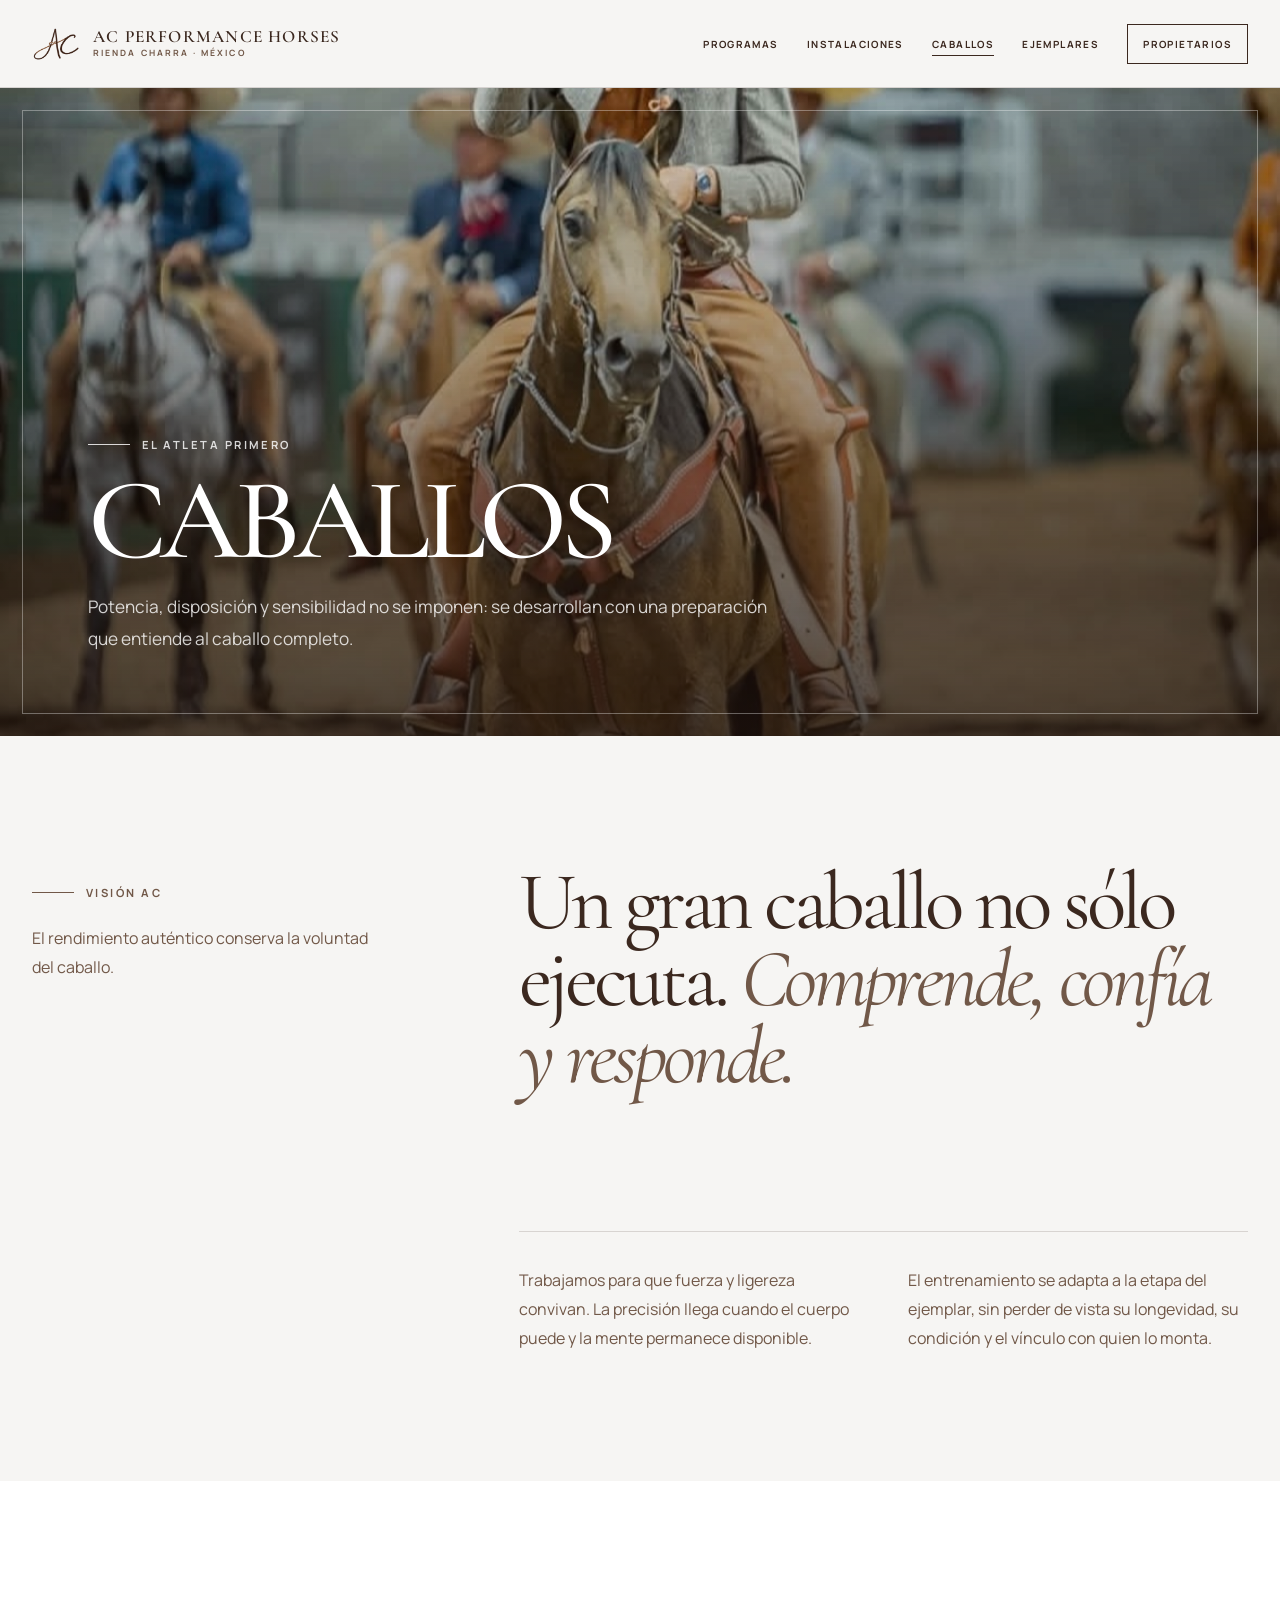
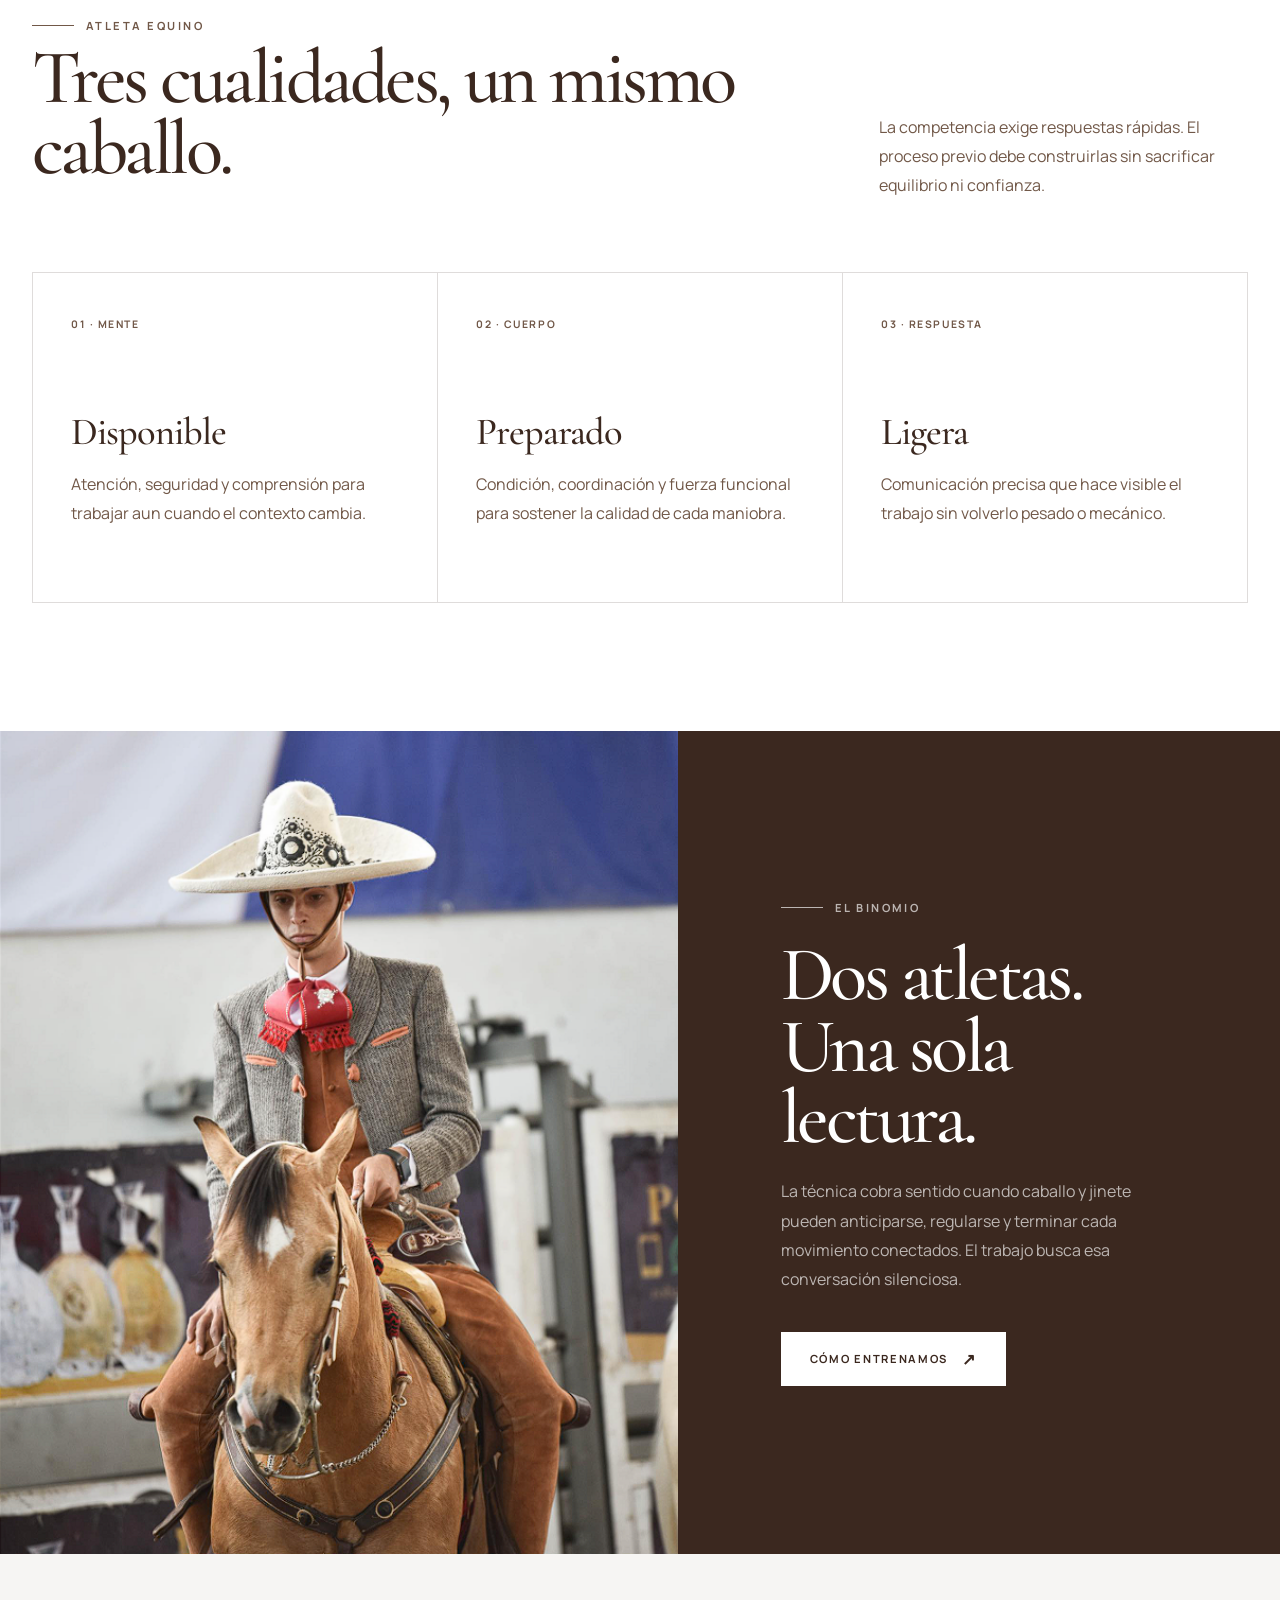
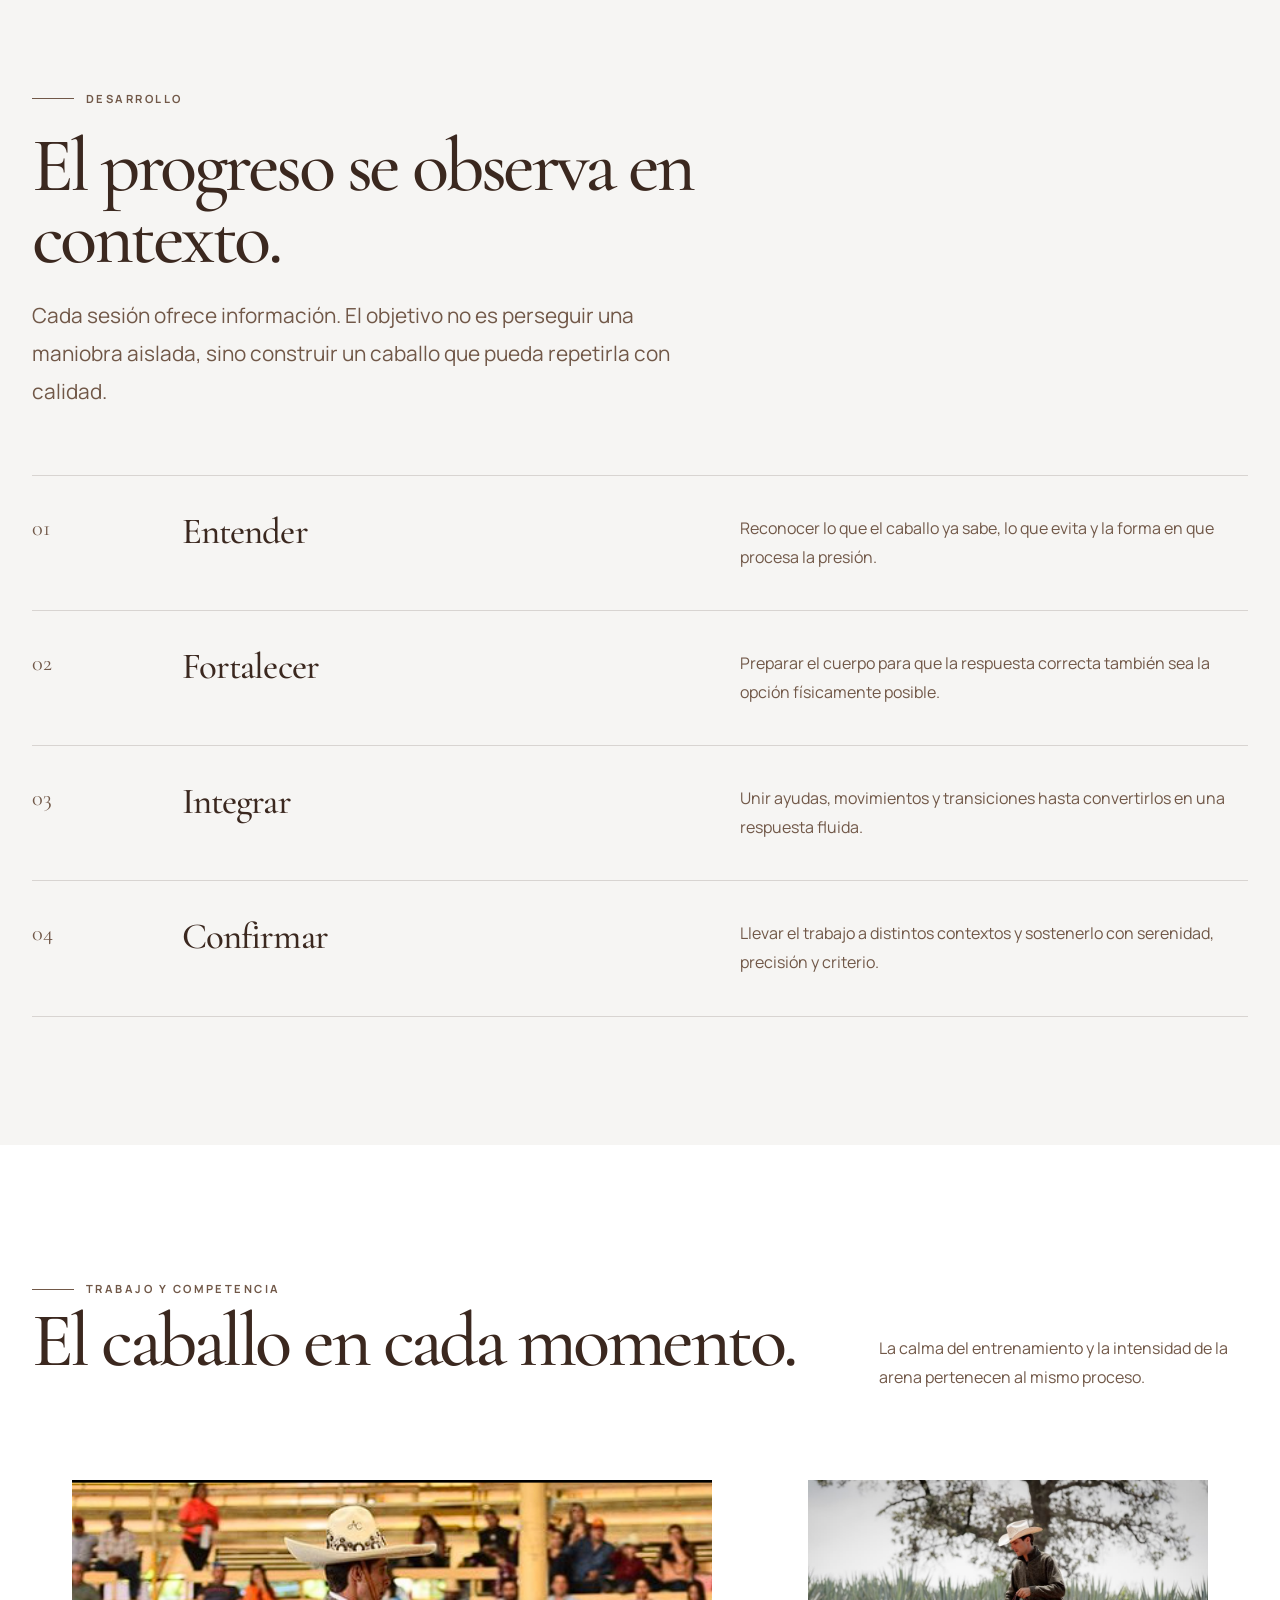
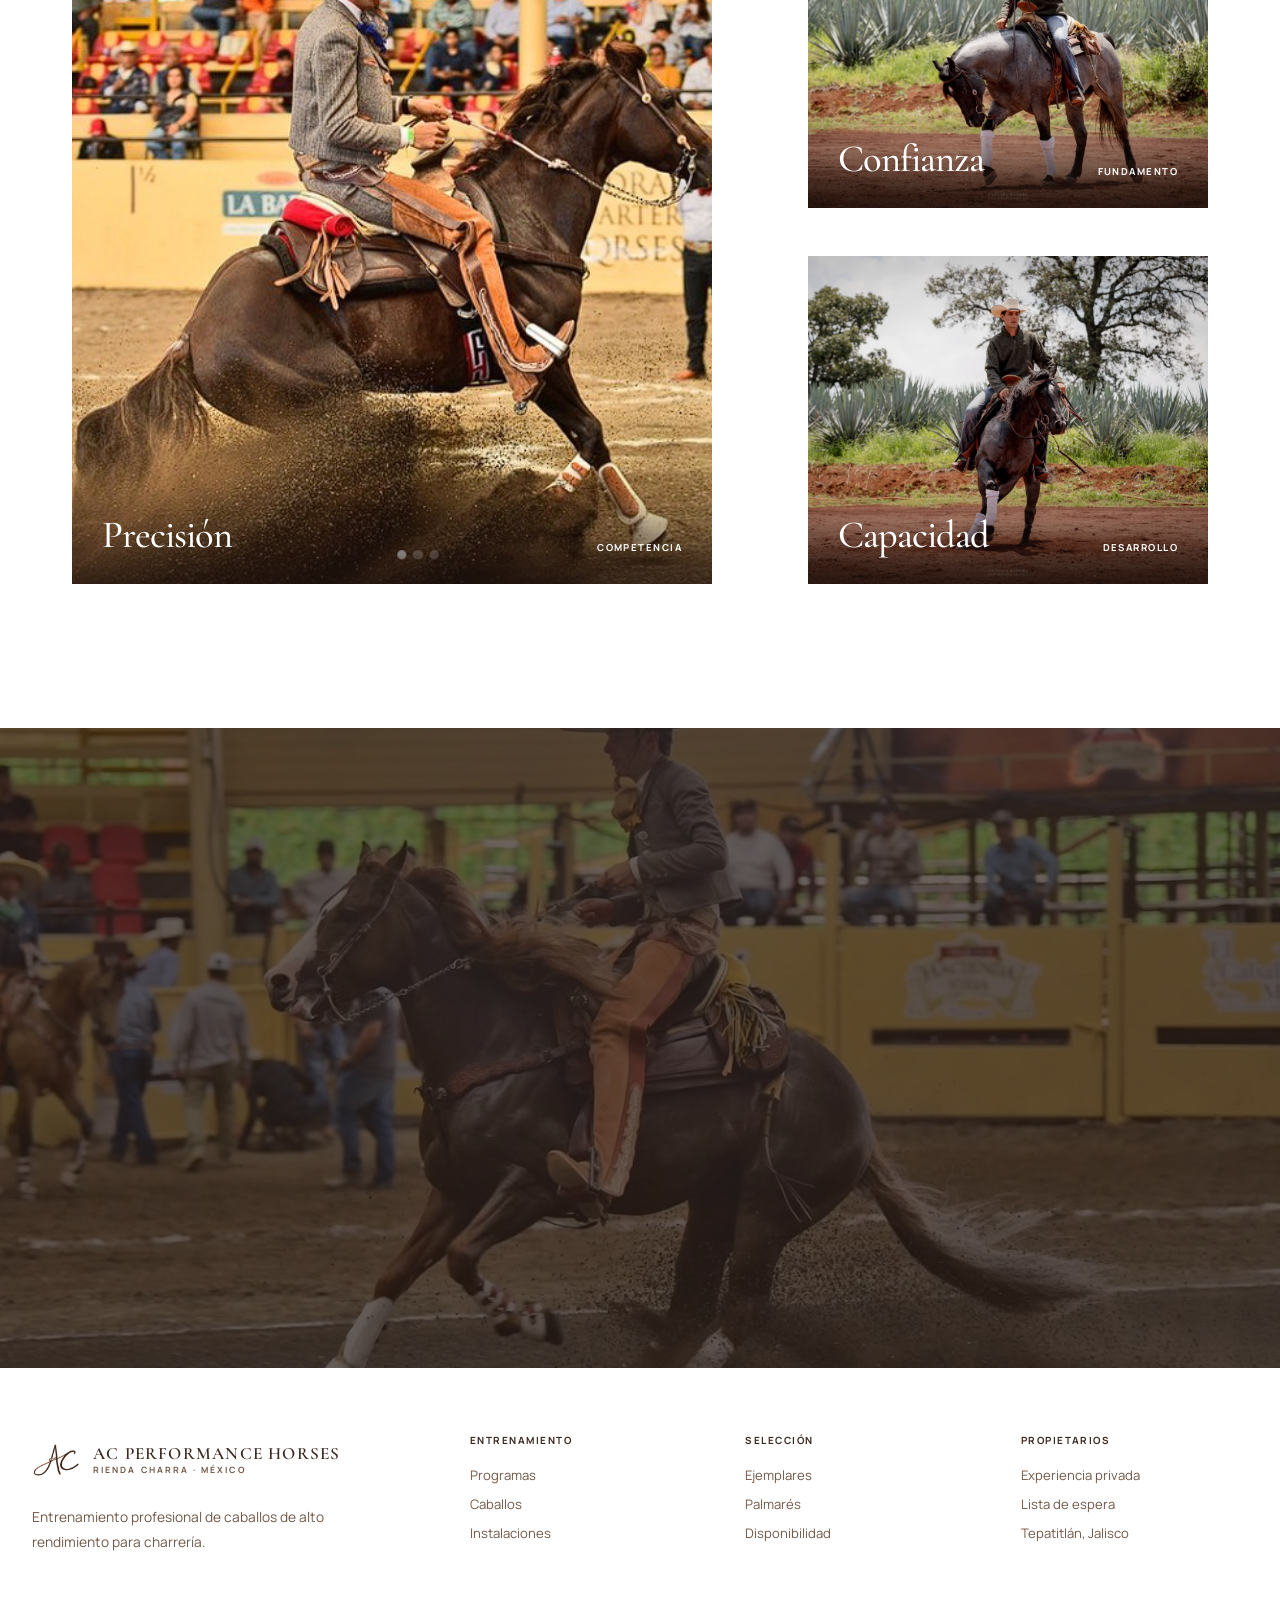
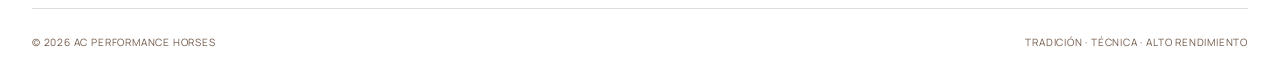
==== caballos.html @ 33ed796b "Crea experiencia multipagina y portal de propietarios" ====
<!DOCTYPE html>
<html lang="es-MX">
<head>
    <meta charset="UTF-8">
    <meta name="viewport" content="width=device-width, initial-scale=1.0">
    <meta name="description" content="La visión de AC Performance Horses sobre el desarrollo físico, mental y técnico del caballo de rienda charra.">
    <meta name="theme-color" content="#F6F5F3">
    <meta property="og:title" content="Caballos | AC Performance Horses">
    <meta property="og:description" content="Atletas equinos preparados con sensibilidad, condición y precisión para la charrería.">
    <meta property="og:image" content="https://acperformancehorses.com.mx/images/competition-portrait.png">
    <meta property="og:type" content="website">
    <meta property="og:locale" content="es_MX">
    <link rel="canonical" href="https://acperformancehorses.com.mx/caballos.html">
    <link rel="icon" type="image/png" href="images/favicon.png">
    <link rel="preconnect" href="https://fonts.googleapis.com">
    <link rel="preconnect" href="https://fonts.gstatic.com" crossorigin>
    <link href="https://fonts.googleapis.com/css2?family=Cormorant+Garamond:ital,wght@0,400;0,500;0,600;1,400&amp;family=Manrope:wght@400;500;600;700&amp;display=swap" rel="stylesheet">
    <link rel="stylesheet" href="styles.css?v=4">
    <title>Caballos | AC Performance Horses</title>
</head>
<body>
    <a class="skip-link" href="#contenido">Saltar al contenido</a>
    <header class="site-header" data-header><div class="container nav-shell">
        <a class="brand" href="index.html" aria-label="AC Performance Horses, inicio"><img class="brand-mark" src="images/ac-monogram.png" alt="" width="48" height="48"><span class="brand-copy"><span class="brand-name">AC PERFORMANCE HORSES</span><span class="brand-discipline">Rienda charra · México</span></span></a>
        <button class="menu-toggle" type="button" aria-label="Abrir menú" aria-controls="main-navigation" aria-expanded="false"><span></span><span></span></button>
        <nav class="desktop-nav" id="main-navigation" aria-label="Navegación principal"><a href="programas.html">Programas</a><a href="instalaciones.html">Instalaciones</a><a href="caballos.html" aria-current="page">Caballos</a><a href="ejemplares.html">Ejemplares</a><a class="owner-link" href="propietarios.html">Propietarios</a></nav>
    </div></header>

    <main id="contenido">
        <section class="page-hero" aria-labelledby="hero-title">
            <img class="hero-media" src="images/competition-portrait.png" alt="Charro montando un caballo preparado para competencia" fetchpriority="high">
            <div class="hero-shade"></div>
            <div class="page-hero-content"><p class="eyebrow">El atleta primero</p><h1 id="hero-title">Caballos</h1><p>Potencia, disposición y sensibilidad no se imponen: se desarrollan con una preparación que entiende al caballo completo.</p></div>
        </section>

        <section class="section section--ivory" aria-labelledby="filosofia-title">
            <div class="container manifesto-grid">
                <div class="manifesto-copy reveal"><p class="eyebrow">Visión AC</p><p>El rendimiento auténtico conserva la voluntad del caballo.</p></div>
                <blockquote class="display-quote reveal" id="filosofia-title">Un gran caballo no sólo ejecuta. <em>Comprende, confía y responde.</em></blockquote>
                <div class="manifesto-notes reveal"><p>Trabajamos para que fuerza y ligereza convivan. La precisión llega cuando el cuerpo puede y la mente permanece disponible.</p><p>El entrenamiento se adapta a la etapa del ejemplar, sin perder de vista su longevidad, su condición y el vínculo con quien lo monta.</p></div>
            </div>
        </section>

        <section class="section" aria-labelledby="pilares-title">
            <div class="container">
                <div class="section-heading section-heading--split reveal"><div><p class="eyebrow">Atleta equino</p><h2 id="pilares-title">Tres cualidades, un mismo caballo.</h2></div><p>La competencia exige respuestas rápidas. El proceso previo debe construirlas sin sacrificar equilibrio ni confianza.</p></div>
                <div class="principles-grid reveal">
                    <article class="principle"><small>01 · Mente</small><h3>Disponible</h3><p>Atención, seguridad y comprensión para trabajar aun cuando el contexto cambia.</p></article>
                    <article class="principle"><small>02 · Cuerpo</small><h3>Preparado</h3><p>Condición, coordinación y fuerza funcional para sostener la calidad de cada maniobra.</p></article>
                    <article class="principle"><small>03 · Respuesta</small><h3>Ligera</h3><p>Comunicación precisa que hace visible el trabajo sin volverlo pesado o mecánico.</p></article>
                </div>
            </div>
        </section>

        <section class="split-feature section--flush" aria-labelledby="binomio-title">
            <div class="split-visual reveal"><img src="images/acph_charro.png" alt="Charro trabajando en comunicación con su caballo" loading="lazy"></div>
            <div class="split-content split-content--ink reveal"><p class="eyebrow eyebrow--light">El binomio</p><h2 id="binomio-title">Dos atletas. Una sola lectura.</h2><p>La técnica cobra sentido cuando caballo y jinete pueden anticiparse, regularse y terminar cada movimiento conectados. El trabajo busca esa conversación silenciosa.</p><div class="actions"><a class="button button--light" href="programas.html">Cómo entrenamos</a></div></div>
        </section>

        <section class="section section--ivory" aria-labelledby="desarrollo-title">
            <div class="container">
                <div class="section-heading reveal"><p class="eyebrow">Desarrollo</p><h2 id="desarrollo-title">El progreso se observa en contexto.</h2><p class="lead">Cada sesión ofrece información. El objetivo no es perseguir una maniobra aislada, sino construir un caballo que pueda repetirla con calidad.</p></div>
                <div class="process-list reveal">
                    <article class="process-row"><h3>Entender</h3><p>Reconocer lo que el caballo ya sabe, lo que evita y la forma en que procesa la presión.</p></article>
                    <article class="process-row"><h3>Fortalecer</h3><p>Preparar el cuerpo para que la respuesta correcta también sea la opción físicamente posible.</p></article>
                    <article class="process-row"><h3>Integrar</h3><p>Unir ayudas, movimientos y transiciones hasta convertirlos en una respuesta fluida.</p></article>
                    <article class="process-row"><h3>Confirmar</h3><p>Llevar el trabajo a distintos contextos y sostenerlo con serenidad, precisión y criterio.</p></article>
                </div>
            </div>
        </section>

        <section class="section" aria-labelledby="momentos-title"><div class="container">
            <div class="section-heading section-heading--split reveal"><div><p class="eyebrow">Trabajo y competencia</p><h2 id="momentos-title">El caballo en cada momento.</h2></div><p>La calma del entrenamiento y la intensidad de la arena pertenecen al mismo proceso.</p></div>
            <div class="gallery-grid reveal">
                <figure class="gallery-item"><img src="images/acph_calando.png" alt="Caballo ejecutando una maniobra de cala" loading="lazy"><figcaption class="gallery-caption"><h3>Precisión</h3><span>Competencia</span></figcaption></figure>
                <figure class="gallery-item"><img src="images/training-field-calm.png" alt="Caballo en una sesión tranquila de entrenamiento" loading="lazy"><figcaption class="gallery-caption"><h3>Confianza</h3><span>Fundamento</span></figcaption></figure>
                <figure class="gallery-item"><img src="images/training-field-action.png" alt="Caballo trabajando una transición dinámica" loading="lazy"><figcaption class="gallery-caption"><h3>Capacidad</h3><span>Desarrollo</span></figcaption></figure>
            </div>
        </div></section>

        <section class="closing" aria-labelledby="cierre-title"><img class="closing-media" src="images/competition-cala.png" alt="Caballo palomino en una cala de competencia" loading="lazy"><div class="closing-content reveal"><p class="eyebrow eyebrow--light eyebrow--center">Selección AC</p><h2 id="cierre-title">Conoce a los ejemplares.</h2><p>Explora perfiles, características, etapa de preparación y futura disponibilidad.</p><div class="actions"><a class="button button--light" href="ejemplares.html">Ver ejemplares</a><a class="button button--ghost" href="propietarios.html">Experiencia propietarios</a></div></div></section>
    </main>

    <footer class="site-footer"><div class="container"><div class="footer-top">
        <div class="footer-brand"><a class="brand" href="index.html"><img class="brand-mark" src="images/ac-monogram.png" alt="" width="48" height="48"><span class="brand-copy"><span class="brand-name">AC PERFORMANCE HORSES</span><span class="brand-discipline">Rienda charra · México</span></span></a><p>Entrenamiento profesional de caballos de alto rendimiento para charrería.</p></div>
        <div class="footer-column"><h3>Entrenamiento</h3><a href="programas.html">Programas</a><a href="caballos.html">Caballos</a><a href="instalaciones.html">Instalaciones</a></div>
        <div class="footer-column"><h3>Selección</h3><a href="ejemplares.html">Ejemplares</a><a href="ejemplares.html#palmares">Palmarés</a><a href="ejemplares.html#disponibilidad">Disponibilidad</a></div>
        <div class="footer-column"><h3>Propietarios</h3><a href="propietarios.html">Experiencia privada</a><a href="propietarios.html#lista-espera">Lista de espera</a><span>Tepatitlán, Jalisco</span></div>
    </div><div class="footer-bottom"><span>© <span data-year></span> AC Performance Horses</span><span>Tradición · Técnica · Alto rendimiento</span></div></div></footer>
    <script src="site.js?v=3"></script>
</body>
</html>
---- styles.css ----
:root {
    --ink: #3B281F;
    --brown: #715848;
    --sand: #B1A8A3;
    --ivory: #F6F5F3;
    --white: #FFFFFF;
    --muted: #7D716B;
    --line: rgba(59, 40, 31, 0.16);
    --line-light: rgba(255, 255, 255, 0.2);
    --serif: "Cormorant Garamond", Georgia, serif;
    --sans: "Manrope", -apple-system, BlinkMacSystemFont, "Segoe UI", sans-serif;
    --ease: cubic-bezier(0.22, 1, 0.36, 1);
}

*, *::before, *::after { box-sizing: border-box; }
html { scroll-behavior: smooth; scroll-padding-top: 88px; }
body {
    margin: 0;
    background: var(--white);
    color: var(--ink);
    font-family: var(--sans);
    -webkit-font-smoothing: antialiased;
    overflow-x: hidden;
}
body.menu-open { overflow: hidden; }
img { display: block; max-width: 100%; }
.object-left { object-position: 20% center !important; }
a { color: inherit; text-decoration: none; }
button, input, select, textarea { font: inherit; }
button { color: inherit; }
::selection { background: var(--brown); color: var(--white); }

.skip-link {
    position: fixed;
    top: 12px;
    left: 12px;
    z-index: 4000;
    padding: 12px 18px;
    background: var(--ink);
    color: var(--white);
    transform: translateY(-160%);
    transition: transform 0.2s ease;
}
.skip-link:focus { transform: translateY(0); }

.container { width: min(1240px, calc(100% - 64px)); margin-inline: auto; }
.container--narrow { width: min(920px, calc(100% - 64px)); margin-inline: auto; }
.section { padding: 128px 0; }
.section--ivory { background: var(--ivory); }
.section--ink { background: var(--ink); color: var(--white); }
.section--flush { padding: 0; }
.section-rule { border-top: 1px solid var(--line); }

h1, h2, h3, p { margin-top: 0; }
h1, h2, h3 { font-family: var(--serif); font-weight: 500; }
h1 { font-size: clamp(4.4rem, 10vw, 10rem); letter-spacing: -0.058em; line-height: 0.78; }
h2 { margin-bottom: 24px; font-size: clamp(3rem, 6vw, 5.8rem); letter-spacing: -0.046em; line-height: 0.93; }
h3 { font-size: clamp(1.9rem, 3vw, 3rem); letter-spacing: -0.025em; line-height: 1; }
p { color: var(--brown); font-size: 1rem; line-height: 1.82; }
.section--ink p { color: rgba(255,255,255,0.66); }
.lead { max-width: 690px; font-size: clamp(1.08rem, 2vw, 1.3rem); }
.eyebrow {
    display: inline-flex;
    align-items: center;
    gap: 12px;
    margin: 0 0 24px;
    color: var(--brown);
    font-size: 0.7rem;
    font-weight: 700;
    letter-spacing: 0.22em;
    line-height: 1.4;
    text-transform: uppercase;
}
.eyebrow::before { content: ""; width: 42px; height: 1px; background: currentColor; }
.eyebrow--light { color: rgba(255,255,255,0.78); }
.eyebrow--center { justify-content: center; }
.section-heading { max-width: 900px; margin-bottom: 64px; }
.section-heading--split { max-width: none; display: grid; grid-template-columns: 1.35fr 0.65fr; gap: 80px; align-items: end; }
.section-heading--split p { margin-bottom: 8px; }
.section-heading--center { margin-inline: auto; text-align: center; }
.display-quote {
    margin: 0;
    font-family: var(--serif);
    font-size: clamp(3rem, 6.4vw, 6.5rem);
    font-weight: 400;
    letter-spacing: -0.05em;
    line-height: 0.94;
}
.display-quote em { color: var(--brown); font-weight: 400; }

.button {
    min-height: 54px;
    display: inline-flex;
    align-items: center;
    justify-content: center;
    gap: 14px;
    padding: 0 28px;
    border: 1px solid var(--ink);
    background: var(--ink);
    color: var(--white);
    font-size: 0.7rem;
    font-weight: 700;
    letter-spacing: 0.15em;
    text-transform: uppercase;
    cursor: pointer;
    transition: background 0.35s var(--ease), border-color 0.35s var(--ease), color 0.35s var(--ease), transform 0.35s var(--ease);
}
.button::after { content: "↗"; font-size: 1rem; line-height: 1; }
.button:hover, .button:focus-visible { background: var(--brown); border-color: var(--brown); transform: translateY(-2px); }
.button--light { background: var(--white); border-color: var(--white); color: var(--ink); }
.button--light:hover, .button--light:focus-visible { background: var(--ivory); border-color: var(--ivory); }
.button--outline { background: transparent; color: var(--ink); }
.button--outline:hover, .button--outline:focus-visible { color: var(--white); }
.button--ghost { border-color: rgba(255,255,255,0.55); background: rgba(255,255,255,0.06); color: var(--white); backdrop-filter: blur(8px); }
.button--ghost:hover, .button--ghost:focus-visible { background: var(--white); border-color: var(--white); color: var(--ink); }
.button[disabled] { cursor: not-allowed; opacity: 0.7; transform: none; }
.text-link { display: inline-flex; align-items: center; gap: 12px; padding-bottom: 6px; border-bottom: 1px solid currentColor; color: var(--ink); font-size: 0.66rem; font-weight: 700; letter-spacing: 0.14em; text-transform: uppercase; }
.text-link::after { content: "→"; transition: transform 0.3s ease; }
.text-link:hover::after { transform: translateX(5px); }
.text-link--light { color: var(--white); }
.actions { display: flex; flex-wrap: wrap; gap: 12px; }

.site-header {
    position: fixed;
    inset: 0 0 auto;
    z-index: 2000;
    height: 88px;
    background: rgba(246,245,243,0.96);
    border-bottom: 1px solid var(--line);
    backdrop-filter: blur(18px);
    transition: height 0.35s var(--ease), box-shadow 0.35s var(--ease);
}
.site-header.is-scrolled { height: 74px; box-shadow: 0 14px 32px rgba(59,40,31,0.08); }
.site-header.menu-active { height: 100svh; background: var(--ivory); }
.site-header.menu-active .nav-shell { height: 88px; }
.nav-shell { height: 100%; display: flex; align-items: center; justify-content: space-between; gap: 34px; }
.brand { display: inline-flex; align-items: center; gap: 13px; position: relative; z-index: 2; }
.brand-mark { width: 48px; height: 48px; object-fit: contain; }
.brand-copy { display: grid; gap: 2px; }
.brand-name { font-family: var(--serif); font-size: 1.08rem; font-weight: 600; letter-spacing: 0.07em; line-height: 1; }
.brand-discipline { color: var(--brown); font-size: 0.54rem; font-weight: 700; letter-spacing: 0.24em; text-transform: uppercase; }
.desktop-nav { display: flex; align-items: center; gap: clamp(17px, 2.2vw, 34px); }
.desktop-nav a { position: relative; padding: 12px 0; font-size: 0.62rem; font-weight: 700; letter-spacing: 0.14em; text-transform: uppercase; }
.desktop-nav a::after { content: ""; position: absolute; right: 0; bottom: 7px; left: 0; height: 1px; background: var(--ink); transform: scaleX(0); transform-origin: right; transition: transform 0.35s var(--ease); }
.desktop-nav a:hover::after, .desktop-nav a:focus-visible::after, .desktop-nav a[aria-current="page"]::after { transform: scaleX(1); transform-origin: left; }
.desktop-nav .owner-link { padding: 12px 15px; border: 1px solid var(--ink); }
.desktop-nav .owner-link::after { display: none; }
.desktop-nav .owner-link:hover, .desktop-nav .owner-link[aria-current="page"] { background: var(--ink); color: var(--white); }
.menu-toggle { display: none; width: 48px; height: 48px; border: 0; background: transparent; cursor: pointer; position: relative; z-index: 2; }
.menu-toggle span { position: absolute; left: 11px; width: 26px; height: 1px; background: var(--ink); transition: transform 0.3s ease, top 0.3s ease; }
.menu-toggle span:first-child { top: 19px; }
.menu-toggle span:last-child { top: 28px; }
.menu-toggle[aria-expanded="true"] span:first-child { top: 24px; transform: rotate(45deg); }
.menu-toggle[aria-expanded="true"] span:last-child { top: 24px; transform: rotate(-45deg); }

.home-hero {
    position: relative;
    min-height: calc(100svh - 88px);
    margin-top: 88px;
    display: grid;
    place-items: center;
    overflow: hidden;
    isolation: isolate;
    background: var(--ink);
}
.hero-media, .hero-shade { position: absolute; inset: 0; }
.hero-media { width: 100%; height: 100%; object-fit: cover; object-position: 53% center; z-index: -3; animation: heroIn 1.8s var(--ease) both; }
.hero-shade { z-index: -2; background: linear-gradient(180deg, rgba(31,18,13,0.33), rgba(31,18,13,0.36) 45%, rgba(31,18,13,0.72)); }
.home-hero::after, .page-hero::after { content: ""; position: absolute; inset: 22px; z-index: -1; border: 1px solid rgba(255,255,255,0.34); pointer-events: none; }
.home-hero-content { width: min(1160px, calc(100% - 64px)); padding: 72px 24px 112px; color: var(--white); text-align: center; }
.home-hero .eyebrow { justify-content: center; color: rgba(255,255,255,0.86); opacity: 0; animation: riseIn 0.9s 0.35s var(--ease) forwards; }
.home-hero-title { max-width: 1080px; margin: 0 auto 28px; color: var(--white); text-transform: uppercase; text-wrap: balance; opacity: 0; animation: riseIn 1s 0.5s var(--ease) forwards; }
.home-hero-copy { max-width: 650px; margin: 0 auto 38px; color: rgba(255,255,255,0.84); font-size: clamp(0.96rem,1.5vw,1.15rem); text-wrap: balance; opacity: 0; animation: riseIn 1s 0.65s var(--ease) forwards; }
.home-hero .actions { justify-content: center; opacity: 0; animation: riseIn 1s 0.8s var(--ease) forwards; }
.hero-location { position: absolute; right: 42px; bottom: 42px; display: flex; align-items: center; gap: 12px; color: rgba(255,255,255,0.72); font-size: 0.58rem; font-weight: 700; letter-spacing: 0.2em; text-transform: uppercase; writing-mode: vertical-rl; }
.hero-location::after { content: ""; width: 1px; height: 62px; background: rgba(255,255,255,0.5); }

.page-hero {
    position: relative;
    min-height: 72svh;
    margin-top: 88px;
    display: flex;
    align-items: end;
    overflow: hidden;
    isolation: isolate;
    background: var(--ink);
    color: var(--white);
}
.page-hero .hero-media { object-position: center; }
.page-hero .hero-shade { background: linear-gradient(180deg, rgba(31,18,13,0.12), rgba(31,18,13,0.76)); }
.page-hero-content { width: min(1240px, calc(100% - 64px)); margin: 0 auto; padding: 120px 56px 82px; }
.page-hero h1 { max-width: 1050px; margin: 0 0 25px; color: var(--white); font-size: clamp(4.4rem, 9vw, 8.7rem); text-transform: uppercase; }
.page-hero p:not(.eyebrow) { max-width: 680px; margin: 0; color: rgba(255,255,255,0.8); font-size: 1.08rem; }
.page-hero .eyebrow { color: rgba(255,255,255,0.82); }
.page-hero--solid { min-height: 62svh; background: var(--ink); }
.page-hero--solid::before { content: "AC"; position: absolute; top: 48%; right: 4vw; color: rgba(255,255,255,0.04); font-family: var(--serif); font-size: min(33vw, 460px); line-height: 0.6; transform: translateY(-50%); }

.quick-links { display: grid; grid-template-columns: repeat(5, 1fr); border-top: 1px solid var(--line); border-left: 1px solid var(--line); }
.quick-card { min-height: 260px; display: flex; flex-direction: column; justify-content: space-between; padding: 30px; border-right: 1px solid var(--line); border-bottom: 1px solid var(--line); transition: background 0.35s var(--ease), color 0.35s var(--ease); }
.quick-card:hover { background: var(--ink); color: var(--white); }
.quick-number { color: var(--brown); font-family: var(--serif); font-size: 1.1rem; }
.quick-card:hover .quick-number, .quick-card:hover p { color: rgba(255,255,255,0.62); }
.quick-card h2 { margin: 0; font-size: clamp(2rem,3vw,3.1rem); }
.quick-card p { margin: 12px 0 0; font-size: 0.82rem; line-height: 1.6; }
.quick-arrow { align-self: end; font-size: 1.3rem; }

.manifesto-grid { display: grid; grid-template-columns: 0.74fr 1.5fr; gap: clamp(56px,10vw,150px); align-items: start; }
.manifesto-copy { padding-top: 12px; }
.manifesto-notes { grid-column: 2; display: grid; grid-template-columns: repeat(2, 1fr); gap: 28px 48px; margin-top: 8px; padding-top: 34px; border-top: 1px solid var(--line); }
.manifesto-notes p { margin: 0; }

.split-feature { display: grid; grid-template-columns: 1.06fr 0.94fr; min-height: 720px; }
.split-feature--reverse { grid-template-columns: 0.94fr 1.06fr; }
.split-visual { min-height: 600px; overflow: hidden; }
.split-visual img { width: 100%; height: 100%; object-fit: cover; }
.split-content { display: flex; flex-direction: column; justify-content: center; padding: clamp(62px,8vw,120px); background: var(--ivory); }
.split-content--ink { background: var(--ink); color: var(--white); }
.split-content--ink h2 { color: var(--white); }
.split-content--ink p { color: rgba(255,255,255,0.66); }
.split-content .actions { margin-top: 22px; }

.proof-strip { background: var(--ink); color: var(--white); }
.proof-grid { display: grid; grid-template-columns: 1.3fr repeat(3, 1fr); }
.proof-intro, .proof-item { min-height: 220px; padding: 40px; border-right: 1px solid var(--line-light); }
.proof-item:last-child { border-right: 0; }
.proof-intro { display: flex; flex-direction: column; justify-content: space-between; }
.proof-intro p { color: rgba(255,255,255,0.62); }
.proof-item { display: flex; flex-direction: column; justify-content: end; }
.proof-item strong { margin-bottom: 8px; font-family: var(--serif); font-size: 2.2rem; font-weight: 500; }
.proof-item span { color: rgba(255,255,255,0.56); font-size: 0.68rem; letter-spacing: 0.12em; text-transform: uppercase; }

.discipline-band { overflow: hidden; padding: 22px 0; background: var(--ink); color: var(--ivory); border-block: 1px solid rgba(255,255,255,0.12); }
.discipline-track { display: flex; width: max-content; animation: marquee 30s linear infinite; }
.discipline-track span { padding-right: 34px; font-family: var(--serif); font-size: 1.4rem; font-style: italic; letter-spacing: 0.08em; white-space: nowrap; }
.discipline-track span::after { content: "✦"; margin-left: 34px; color: var(--sand); font-style: normal; }

.program-stack { border-top: 1px solid var(--line); }
.program-row { display: grid; grid-template-columns: 80px minmax(260px,0.82fr) minmax(320px,1.1fr) minmax(260px,0.88fr); gap: clamp(22px,4vw,60px); align-items: center; min-height: 300px; padding: 34px 0; border-bottom: 1px solid var(--line); }
.program-index { align-self: start; padding-top: 8px; color: var(--brown); font-family: var(--serif); font-size: 1.3rem; }
.program-row img { width: 100%; height: 230px; object-fit: cover; filter: saturate(0.9); }
.program-row h2 { margin: 0; font-size: clamp(2.4rem,4vw,4.2rem); }
.program-row p { margin-bottom: 14px; font-size: 0.93rem; }

.method-grid { display: grid; grid-template-columns: repeat(3,1fr); border-top: 1px solid var(--line-light); border-bottom: 1px solid var(--line-light); }
.method-card { min-height: 330px; padding: 40px 36px; border-right: 1px solid var(--line-light); }
.method-card:last-child { border-right: 0; }
.method-icon { width: 58px; height: 58px; display: grid; place-items: center; margin-bottom: 72px; border: 1px solid rgba(255,255,255,0.36); border-radius: 50%; font-family: var(--serif); font-size: 1.3rem; font-style: italic; }
.method-card h3 { margin-bottom: 14px; color: var(--white); font-size: 2rem; }
.method-card p { margin: 0; font-size: 0.9rem; }

.process-list { counter-reset: process; border-top: 1px solid var(--line); }
.process-row { counter-increment: process; display: grid; grid-template-columns: 100px 1fr 1fr; gap: 50px; align-items: start; padding: 38px 0; border-bottom: 1px solid var(--line); }
.process-row::before { content: "0" counter(process); color: var(--brown); font-family: var(--serif); font-size: 1.4rem; }
.process-row h3 { margin: 0; font-size: 2.3rem; }
.process-row p { margin: 0; }

.gallery-grid { display: grid; grid-template-columns: 1.2fr 0.8fr; grid-template-rows: repeat(2, 360px); gap: 16px; }
.gallery-item { position: relative; overflow: hidden; background: var(--ivory); }
.gallery-item:first-child { grid-row: 1 / 3; }
.gallery-item img { width: 100%; height: 100%; object-fit: cover; transition: transform 0.8s var(--ease), filter 0.8s ease; }
.gallery-item:hover img { transform: scale(1.035); filter: saturate(0.82); }
.gallery-caption { position: absolute; inset: auto 0 0; display: flex; justify-content: space-between; align-items: end; gap: 24px; padding: 30px; color: var(--white); background: linear-gradient(transparent, rgba(31,18,13,0.8)); }
.gallery-caption h3 { margin: 0; color: var(--white); }
.gallery-caption span { font-size: 0.6rem; font-weight: 700; letter-spacing: 0.15em; text-transform: uppercase; }

.feature-list { margin: 34px 0 0; padding: 0; list-style: none; border-top: 1px solid var(--line); }
.feature-list li { display: flex; justify-content: space-between; gap: 24px; padding: 18px 0; border-bottom: 1px solid var(--line); color: var(--brown); font-size: 0.7rem; font-weight: 700; letter-spacing: 0.12em; text-transform: uppercase; }
.feature-list li span { color: var(--ink); font-family: var(--serif); font-size: 1.05rem; font-style: italic; font-weight: 500; letter-spacing: 0; text-transform: none; }

.principles-grid { display: grid; grid-template-columns: repeat(3,1fr); border-top: 1px solid var(--line); border-left: 1px solid var(--line); }
.principle { min-height: 330px; padding: 38px; border-right: 1px solid var(--line); border-bottom: 1px solid var(--line); }
.principle small { color: var(--brown); font-size: 0.65rem; font-weight: 700; letter-spacing: 0.15em; text-transform: uppercase; }
.principle h3 { margin: 80px 0 18px; }
.principle p { margin: 0; }

.demo-notice { display: flex; justify-content: space-between; align-items: center; gap: 30px; margin-bottom: 54px; padding: 20px 24px; border: 1px solid var(--line); background: var(--ivory); }
.demo-notice strong { font-size: 0.7rem; letter-spacing: 0.14em; text-transform: uppercase; }
.demo-notice span { color: var(--brown); font-size: 0.82rem; }

.honors-grid { display: grid; grid-template-columns: 1.25fr repeat(3,1fr); border-top: 1px solid var(--line); border-left: 1px solid var(--line); }
.honors-intro, .honor-slot { min-height: 250px; padding: 34px; border-right: 1px solid var(--line); border-bottom: 1px solid var(--line); }
.honors-intro { background: var(--ink); color: var(--white); }
.honors-intro h2 { color: var(--white); font-size: 3.4rem; }
.honors-intro p { color: rgba(255,255,255,0.62); }
.honor-slot { display: flex; flex-direction: column; justify-content: space-between; }
.honor-slot small { color: var(--brown); font-size: 0.62rem; font-weight: 700; letter-spacing: 0.14em; text-transform: uppercase; }
.honor-slot strong { font-family: var(--serif); font-size: 2rem; font-weight: 500; }
.honor-slot span { color: var(--muted); font-size: 0.78rem; }

.exemplar-grid { display: grid; gap: 30px; }
.exemplar-card { display: grid; grid-template-columns: 1.06fr 0.94fr; min-height: 610px; border: 1px solid var(--line); background: var(--white); }
.exemplar-card:nth-child(even) .exemplar-image { order: 2; }
.exemplar-image { min-height: 560px; overflow: hidden; }
.exemplar-image img { width: 100%; height: 100%; object-fit: cover; }
.exemplar-body { display: flex; flex-direction: column; justify-content: center; padding: clamp(48px,6vw,84px); }
.exemplar-meta { display: flex; flex-wrap: wrap; gap: 8px; margin-bottom: 24px; }
.tag { padding: 8px 11px; border: 1px solid var(--line); color: var(--brown); font-size: 0.58rem; font-weight: 700; letter-spacing: 0.12em; text-transform: uppercase; }
.tag--available { background: var(--ink); border-color: var(--ink); color: var(--white); }
.exemplar-body h2 { font-size: clamp(3.4rem,5vw,5.2rem); }
.horse-facts { display: grid; grid-template-columns: repeat(2,1fr); margin: 28px 0 34px; border-top: 1px solid var(--line); border-left: 1px solid var(--line); }
.horse-fact { padding: 16px; border-right: 1px solid var(--line); border-bottom: 1px solid var(--line); }
.horse-fact small { display: block; margin-bottom: 5px; color: var(--muted); font-size: 0.56rem; font-weight: 700; letter-spacing: 0.12em; text-transform: uppercase; }
.horse-fact strong { font-family: var(--serif); font-size: 1.18rem; font-weight: 500; }

.waitlist-layout { display: grid; grid-template-columns: 0.78fr 1.22fr; gap: clamp(50px,8vw,110px); align-items: start; }
.waitlist-copy { position: sticky; top: 120px; }
.waitlist-copy h2 { font-size: clamp(3.4rem,5.5vw,5.5rem); }
.waitlist-points { margin: 34px 0 0; padding: 0; list-style: none; border-top: 1px solid var(--line); }
.waitlist-points li { display: grid; grid-template-columns: 30px 1fr; gap: 12px; padding: 17px 0; border-bottom: 1px solid var(--line); color: var(--brown); font-size: 0.85rem; line-height: 1.5; }
.waitlist-points li::before { content: "✓"; color: var(--ink); }
.waitlist-form { padding: clamp(32px,5vw,62px); border: 1px solid var(--line); background: var(--ivory); }
.form-header { margin-bottom: 38px; }
.form-header h3 { margin-bottom: 12px; }
.form-header p { margin: 0; font-size: 0.86rem; }
.form-grid { display: grid; grid-template-columns: repeat(2,1fr); gap: 24px 20px; }
.form-field { display: grid; gap: 9px; }
.form-field--wide { grid-column: 1 / -1; }
.form-field label { font-size: 0.62rem; font-weight: 700; letter-spacing: 0.12em; text-transform: uppercase; }
.form-field input, .form-field select, .form-field textarea { width: 100%; min-height: 52px; padding: 13px 0; border: 0; border-bottom: 1px solid rgba(59,40,31,0.3); border-radius: 0; background: transparent; color: var(--ink); outline: none; transition: border-color 0.25s ease; }
.form-field textarea { min-height: 110px; resize: vertical; }
.form-field input:focus, .form-field select:focus, .form-field textarea:focus { border-color: var(--ink); }
.form-consent { grid-column: 1 / -1; display: grid; grid-template-columns: 18px 1fr; gap: 11px; align-items: start; color: var(--brown); font-size: 0.72rem; line-height: 1.6; }
.form-consent input { margin-top: 3px; accent-color: var(--ink); }
.form-actions { grid-column: 1 / -1; display: flex; flex-wrap: wrap; align-items: center; gap: 18px; margin-top: 8px; }
.form-mode { max-width: 290px; color: var(--muted); font-size: 0.66rem; line-height: 1.5; }
.form-status { grid-column: 1 / -1; margin: 0; padding: 14px 16px; border-left: 3px solid var(--brown); background: rgba(113,88,72,0.08); color: var(--brown); font-size: 0.78rem; }
.form-status[hidden] { display: none; }

.app-showcase { overflow: hidden; background: var(--ink); color: var(--white); }
.app-showcase h2 { color: var(--white); }
.app-showcase .lead { color: rgba(255,255,255,0.66); }
.privilege-grid { display: grid; grid-template-columns: repeat(3,1fr); gap: 1px; margin-bottom: 74px; background: var(--line-light); border: 1px solid var(--line-light); }
.privilege { min-height: 210px; padding: 30px; background: var(--ink); }
.privilege small { color: rgba(255,255,255,0.5); font-size: 0.6rem; font-weight: 700; letter-spacing: 0.14em; text-transform: uppercase; }
.privilege h3 { margin: 56px 0 10px; color: var(--white); font-size: 2rem; }
.privilege p { margin: 0; font-size: 0.82rem; }

.phones-stage { display: grid; grid-template-columns: repeat(3,minmax(250px,1fr)); gap: clamp(24px,4vw,58px); align-items: start; }
.phone-column:nth-child(2) { margin-top: 68px; }
.phone-label { margin: 22px 4px 0; color: rgba(255,255,255,0.66); font-size: 0.72rem; line-height: 1.6; text-align: center; }
.phone {
    position: relative;
    width: min(100%, 330px);
    margin-inline: auto;
    padding: 10px;
    border: 1px solid rgba(255,255,255,0.25);
    border-radius: 48px;
    background: #171413;
    box-shadow: 0 34px 80px rgba(0,0,0,0.34), inset 0 0 0 2px #292321;
}
.phone::before { content: ""; position: absolute; top: 92px; left: -4px; width: 4px; height: 70px; border-radius: 3px 0 0 3px; background: #2f2926; }
.phone::after { content: ""; position: absolute; top: 112px; right: -4px; width: 4px; height: 94px; border-radius: 0 3px 3px 0; background: #2f2926; }
.phone-screen { position: relative; min-height: 650px; overflow: hidden; border-radius: 39px; background: #F4F1ED; color: var(--ink); }
.phone-island { position: absolute; top: 12px; left: 50%; z-index: 2; width: 94px; height: 27px; border-radius: 18px; background: #111; transform: translateX(-50%); }
.phone-topbar { display: flex; justify-content: space-between; align-items: center; padding: 18px 22px 10px; color: #2E211B; font-size: 0.62rem; font-weight: 700; }
.phone-app { padding: 18px; }
.app-brand { display: flex; justify-content: space-between; align-items: center; margin: 10px 0 24px; }
.app-brand-mark { font-family: var(--serif); font-size: 1.25rem; font-style: italic; }
.app-avatar { width: 30px; height: 30px; display: grid; place-items: center; border-radius: 50%; background: var(--ink); color: var(--white); font-size: 0.58rem; }
.app-greeting { margin-bottom: 18px; }
.app-greeting small { color: #8D8079; font-size: 0.58rem; letter-spacing: 0.08em; text-transform: uppercase; }
.app-greeting h3 { margin: 5px 0 0; font-family: var(--sans); font-size: 1.35rem; font-weight: 600; letter-spacing: -0.03em; line-height: 1.15; }
.app-card { margin-bottom: 12px; padding: 14px; border: 1px solid rgba(59,40,31,0.1); border-radius: 18px; background: var(--white); }
.app-card--hero { padding: 0; overflow: hidden; }
.app-card-image { height: 175px; background-size: cover; background-position: center; }
.app-card-body { padding: 14px; }
.app-card-header { display: flex; justify-content: space-between; gap: 12px; align-items: center; }
.app-card small { color: #8D8079; font-size: 0.52rem; letter-spacing: 0.06em; text-transform: uppercase; }
.app-card h4 { margin: 3px 0 0; font-size: 0.78rem; }
.app-chip { padding: 5px 8px; border-radius: 20px; background: #EDE7E2; color: var(--brown); font-size: 0.48rem; font-weight: 700; text-transform: uppercase; }
.progress-track { height: 5px; margin-top: 12px; overflow: hidden; border-radius: 5px; background: #E7E0DB; }
.progress-track span { display: block; width: 78%; height: 100%; background: var(--brown); }
.app-mini-grid { display: grid; grid-template-columns: repeat(2,1fr); gap: 9px; }
.app-metric { padding: 12px; border-radius: 15px; background: #EDE7E2; }
.app-metric strong { display: block; margin-top: 6px; font-family: var(--serif); font-size: 1.45rem; font-weight: 600; }
.app-nav { position: absolute; right: 14px; bottom: 12px; left: 14px; display: flex; justify-content: space-around; padding: 12px 8px; border: 1px solid rgba(59,40,31,0.08); border-radius: 18px; background: rgba(255,255,255,0.94); box-shadow: 0 8px 26px rgba(59,40,31,0.1); }
.app-nav span { color: #948780; font-size: 0.48rem; text-align: center; }
.app-nav span.active { color: var(--ink); font-weight: 700; }
.video-thumb { position: relative; height: 174px; border-radius: 16px; background: linear-gradient(rgba(30,20,16,0.12),rgba(30,20,16,0.36)), url("images/training-field-action.png") center / cover; }
.video-play { position: absolute; top: 50%; left: 50%; width: 46px; height: 46px; display: grid; place-items: center; border-radius: 50%; background: rgba(255,255,255,0.92); color: var(--ink); transform: translate(-50%,-50%); }
.update-row { display: grid; grid-template-columns: 34px 1fr; gap: 10px; margin: 12px 0; }
.update-dot { width: 30px; height: 30px; display: grid; place-items: center; border-radius: 50%; background: var(--ink); color: var(--white); font-size: 0.52rem; }
.update-row p { margin: 2px 0 0; color: #766B65; font-size: 0.6rem; line-height: 1.5; }
.chat { display: grid; gap: 10px; }
.bubble { max-width: 84%; padding: 10px 12px; border-radius: 15px 15px 15px 4px; background: var(--white); color: #665B55; font-size: 0.62rem; line-height: 1.45; }
.bubble--me { justify-self: end; border-radius: 15px 15px 4px 15px; background: var(--brown); color: var(--white); }
.finance-total { padding: 19px; border-radius: 18px; background: var(--ink); color: var(--white); }
.finance-total small { color: rgba(255,255,255,0.58); }
.finance-total strong { display: block; margin: 10px 0 5px; font-family: var(--serif); font-size: 2.2rem; font-weight: 500; }
.finance-chart { display: flex; align-items: end; gap: 7px; height: 90px; margin-top: 18px; }
.finance-chart span { flex: 1; border-radius: 5px 5px 0 0; background: var(--brown); opacity: 0.8; }
.finance-chart span:nth-child(1) { height: 38%; }
.finance-chart span:nth-child(2) { height: 52%; }
.finance-chart span:nth-child(3) { height: 46%; }
.finance-chart span:nth-child(4) { height: 74%; }
.finance-chart span:nth-child(5) { height: 62%; }
.finance-chart span:nth-child(6) { height: 88%; background: var(--white); }
.expense-list { margin-top: 13px; }
.expense { display: grid; grid-template-columns: 10px 1fr auto; gap: 9px; align-items: center; padding: 10px 0; border-bottom: 1px solid rgba(59,40,31,0.09); font-size: 0.62rem; }
.expense::before { content: ""; width: 7px; height: 7px; border-radius: 50%; background: var(--brown); }
.expense:nth-child(2)::before { background: var(--sand); }
.expense:nth-child(3)::before { background: var(--ink); }

.journey-grid { display: grid; grid-template-columns: repeat(3,1fr); border-top: 1px solid var(--line); border-left: 1px solid var(--line); }
.journey-card { min-height: 310px; padding: 34px; border-right: 1px solid var(--line); border-bottom: 1px solid var(--line); }
.journey-card small { color: var(--brown); font-size: 0.62rem; font-weight: 700; letter-spacing: 0.14em; text-transform: uppercase; }
.journey-card h3 { margin: 72px 0 15px; }

.closing { position: relative; min-height: 640px; display: grid; place-items: center; overflow: hidden; isolation: isolate; background: var(--ink); color: var(--white); }
.closing-media { position: absolute; inset: 0; z-index: -2; width: 100%; height: 100%; object-fit: cover; }
.closing::after { content: ""; position: absolute; inset: 0; z-index: -1; background: rgba(40,25,18,0.68); }
.closing-content { width: min(930px,calc(100% - 64px)); text-align: center; }
.closing-content h2 { margin-bottom: 24px; color: var(--white); font-size: clamp(4rem,8vw,8rem); }
.closing-content p { max-width: 620px; margin: 0 auto 32px; color: rgba(255,255,255,0.74); }
.closing-content .actions { justify-content: center; }

.site-footer { padding: 68px 0 32px; background: var(--white); }
.footer-top { display: grid; grid-template-columns: 1.2fr 0.7fr 0.7fr 0.7fr; gap: 48px; padding-bottom: 54px; }
.footer-brand { max-width: 360px; }
.footer-brand .brand { margin-bottom: 20px; }
.footer-brand p { margin: 0; font-size: 0.86rem; }
.footer-column h3 { margin-bottom: 20px; font-family: var(--sans); font-size: 0.62rem; font-weight: 700; letter-spacing: 0.15em; text-transform: uppercase; }
.footer-column a, .footer-column span { display: block; margin-bottom: 11px; color: var(--brown); font-size: 0.82rem; }
.footer-column a:hover { color: var(--ink); }
.footer-bottom { display: flex; justify-content: space-between; gap: 30px; padding-top: 26px; border-top: 1px solid var(--line); color: var(--brown); font-size: 0.63rem; letter-spacing: 0.08em; text-transform: uppercase; }

.reveal { opacity: 0; transform: translateY(32px); transition: opacity 0.85s var(--ease), transform 0.85s var(--ease); }
.reveal.is-visible { opacity: 1; transform: none; }
@keyframes heroIn { from { transform: scale(1.07); filter: saturate(0.65); } to { transform: scale(1); filter: saturate(0.92); } }
@keyframes riseIn { from { opacity: 0; transform: translateY(24px); } to { opacity: 1; transform: translateY(0); } }
@keyframes marquee { to { transform: translateX(-50%); } }

@media (max-width: 1120px) {
    .desktop-nav { gap: 15px; }
    .brand-name { font-size: 0.98rem; }
    .quick-links { grid-template-columns: repeat(3,1fr); }
    .quick-card:nth-child(4), .quick-card:nth-child(5) { grid-column: span 1; }
    .proof-grid { grid-template-columns: repeat(2,1fr); }
    .proof-intro, .proof-item { border-bottom: 1px solid var(--line-light); }
    .program-row { grid-template-columns: 56px minmax(250px,0.9fr) 1fr; }
    .program-row img { grid-column: 2; grid-row: span 2; height: 280px; }
    .program-row h2 { align-self: end; }
    .honors-grid { grid-template-columns: repeat(2,1fr); }
}

@media (max-width: 1020px) {
    .desktop-nav { display: none; }
    .menu-toggle { display: block; }
    .desktop-nav.is-open { position: absolute; inset: 88px 0 0; z-index: 1; display: flex; flex-direction: column; justify-content: center; gap: 8px; min-height: calc(100svh - 88px); background: var(--ivory); }
    .desktop-nav.is-open a { width: min(520px,calc(100% - 64px)); padding: 17px 0; border-bottom: 1px solid var(--line); font-family: var(--serif); font-size: 2rem; font-weight: 500; letter-spacing: -0.02em; text-transform: none; }
    .desktop-nav.is-open .owner-link { margin-top: 18px; border: 1px solid var(--ink); text-align: center; font-family: var(--sans); font-size: 0.7rem; font-weight: 700; letter-spacing: 0.16em; text-transform: uppercase; }
    .section-heading--split { grid-template-columns: 1fr; gap: 22px; }
    .manifesto-grid { grid-template-columns: 1fr; gap: 38px; }
    .manifesto-notes { grid-column: 1; }
    .split-feature, .split-feature--reverse { grid-template-columns: 1fr; }
    .split-feature--reverse .split-visual { order: -1; }
    .method-grid, .principles-grid { grid-template-columns: 1fr; }
    .method-card { border-right: 0; border-bottom: 1px solid var(--line-light); }
    .principle { min-height: 270px; }
    .exemplar-card { grid-template-columns: 1fr; }
    .exemplar-card:nth-child(even) .exemplar-image { order: 0; }
    .waitlist-layout { grid-template-columns: 1fr; }
    .waitlist-copy { position: static; }
    .phones-stage { grid-template-columns: repeat(2,minmax(250px,1fr)); }
    .phone-column:nth-child(2) { margin-top: 0; }
    .phone-column:nth-child(3) { grid-column: 1 / -1; width: min(360px,100%); justify-self: center; }
    .footer-top { grid-template-columns: 1.3fr repeat(2,0.7fr); }
}

@media (max-width: 760px) {
    html { scroll-padding-top: 72px; }
    .container, .container--narrow { width: min(100% - 36px,1240px); }
    .section { padding: 90px 0; }
    .site-header, .site-header.is-scrolled { height: 72px; }
    .site-header.menu-active .nav-shell { height: 72px; }
    .desktop-nav.is-open { inset: 72px 0 0; min-height: calc(100svh - 72px); }
    .brand-mark { width: 40px; height: 40px; }
    .brand-name { font-size: 0.87rem; }
    .brand-discipline { font-size: 0.45rem; }
    .home-hero { min-height: calc(100svh - 72px); margin-top: 72px; }
    .home-hero::after, .page-hero::after { inset: 10px; }
    .hero-media { object-position: 58% center; }
    .home-hero-content { width: calc(100% - 28px); min-width: 0; padding: 54px 8px 88px; }
    .home-hero-title { font-size: clamp(2.6rem,13.2vw,5.4rem); }
    .home-hero-copy { max-width: 94%; }
    .home-hero .actions { width: min(330px,100%); margin-inline: auto; flex-direction: column; }
    .hero-location { display: none; }
    .page-hero { min-height: 70svh; margin-top: 72px; }
    .page-hero-content { width: calc(100% - 28px); padding: 100px 16px 62px; }
    .page-hero h1 { font-size: clamp(2.3rem,11.5vw,4.5rem); }
    .quick-links { grid-template-columns: 1fr; }
    .quick-card { min-height: 210px; }
    .manifesto-notes { grid-template-columns: 1fr; }
    .split-visual { min-height: 480px; }
    .split-content { padding: 74px 24px; }
    .proof-grid { grid-template-columns: 1fr; }
    .proof-intro, .proof-item { min-height: 180px; border-right: 0; }
    .program-row { grid-template-columns: 36px 1fr; gap: 17px; padding: 32px 0 40px; }
    .program-row img { grid-column: 1 / 3; grid-row: auto; height: 250px; }
    .program-row h2, .program-row > div:last-child { grid-column: 2; }
    .process-row { grid-template-columns: 42px 1fr; gap: 18px; }
    .process-row p { grid-column: 2; }
    .gallery-grid { grid-template-columns: 1fr; grid-template-rows: repeat(3,460px); }
    .gallery-item:first-child { grid-row: auto; }
    .feature-list li { display: grid; gap: 6px; }
    .honors-grid { grid-template-columns: 1fr; }
    .honors-intro, .honor-slot { min-height: 210px; }
    .demo-notice { align-items: start; flex-direction: column; }
    .exemplar-image { min-height: 430px; }
    .exemplar-body { padding: 50px 24px; }
    .horse-facts { grid-template-columns: 1fr; }
    .form-grid { grid-template-columns: 1fr; }
    .form-field--wide, .form-consent, .form-actions, .form-status { grid-column: 1; }
    .waitlist-form { padding: 32px 20px; }
    .privilege-grid { grid-template-columns: 1fr; }
    .phones-stage { grid-template-columns: 1fr; gap: 52px; }
    .phone-column:nth-child(3) { grid-column: auto; width: 100%; }
    .phone-screen { min-height: 630px; }
    .journey-grid { grid-template-columns: 1fr; }
    .closing { min-height: 570px; }
    .closing-content { width: calc(100% - 36px); }
    .footer-top { grid-template-columns: 1fr; gap: 34px; }
    .footer-bottom { flex-direction: column; }
}

@media (prefers-reduced-motion: reduce) {
    html { scroll-behavior: auto; }
    *, *::before, *::after { animation-duration: 0.01ms !important; animation-iteration-count: 1 !important; transition-duration: 0.01ms !important; }
    .reveal { opacity: 1; transform: none; }
}
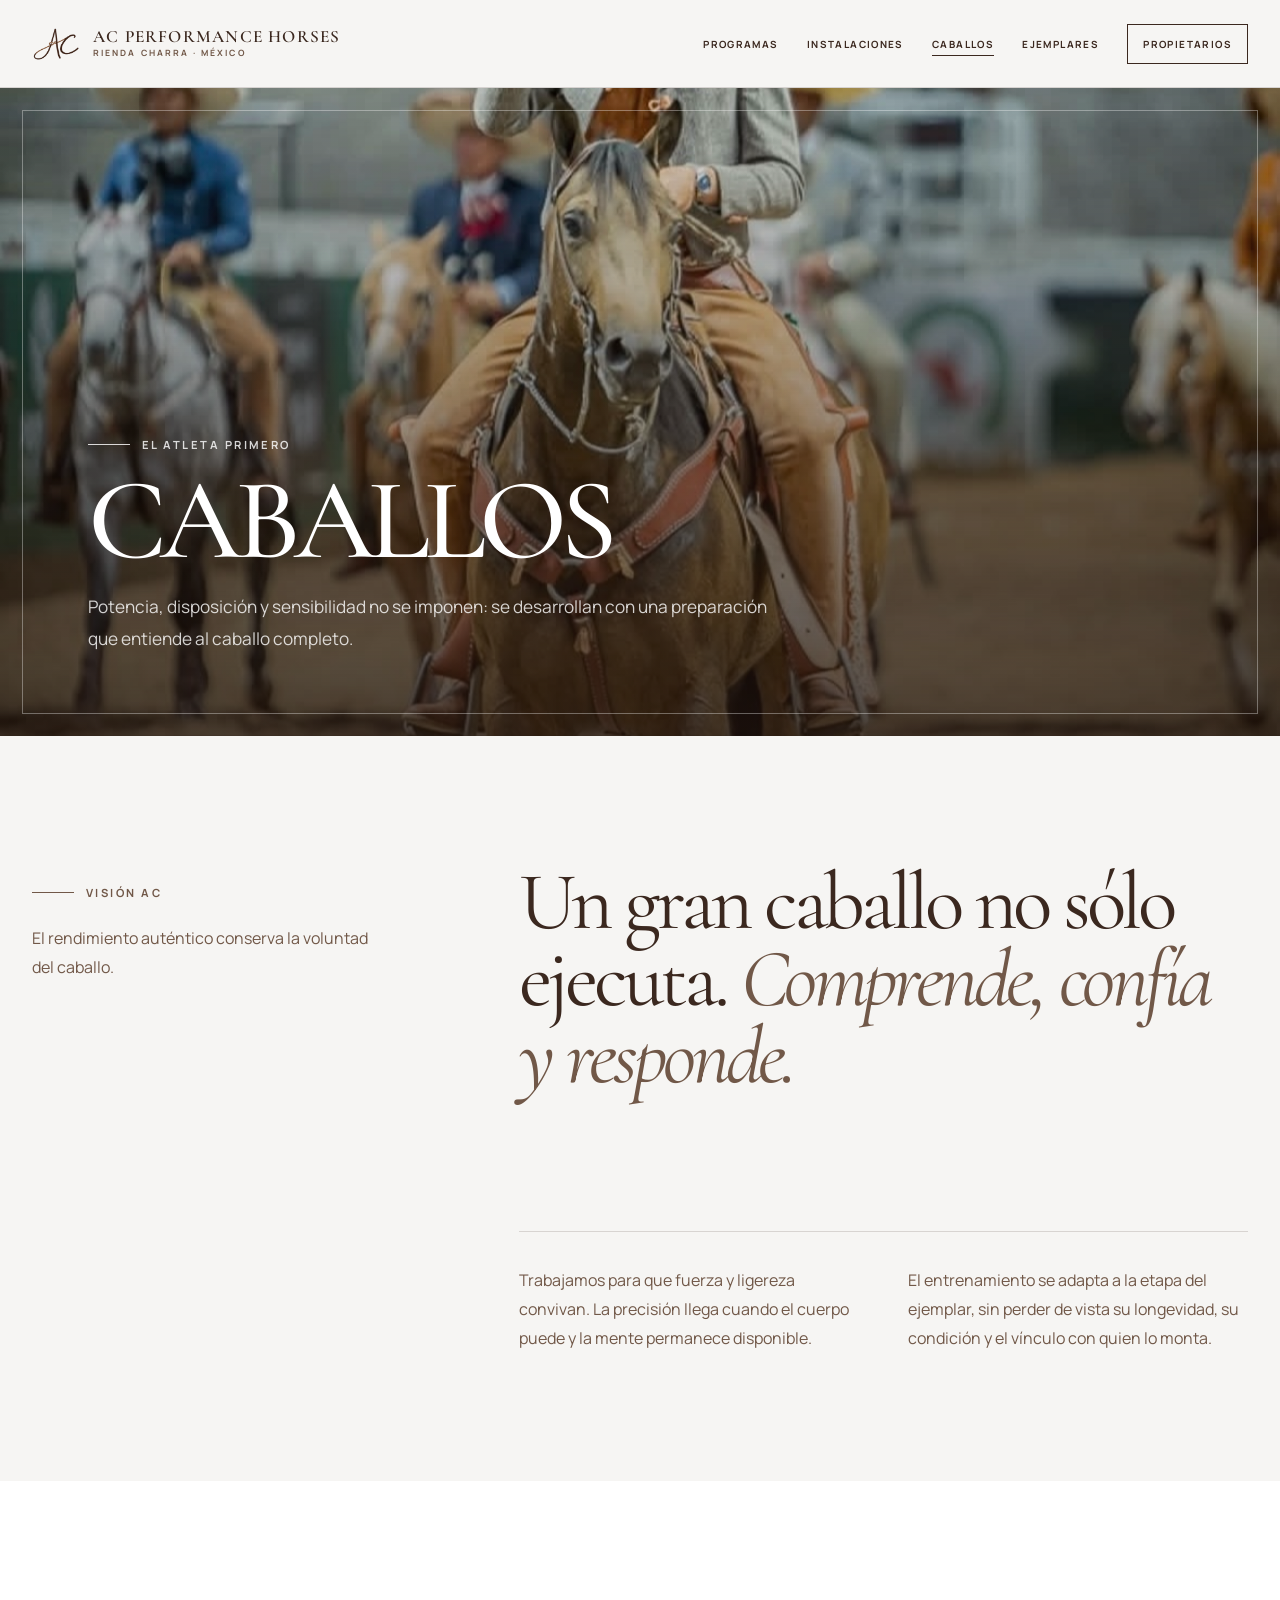
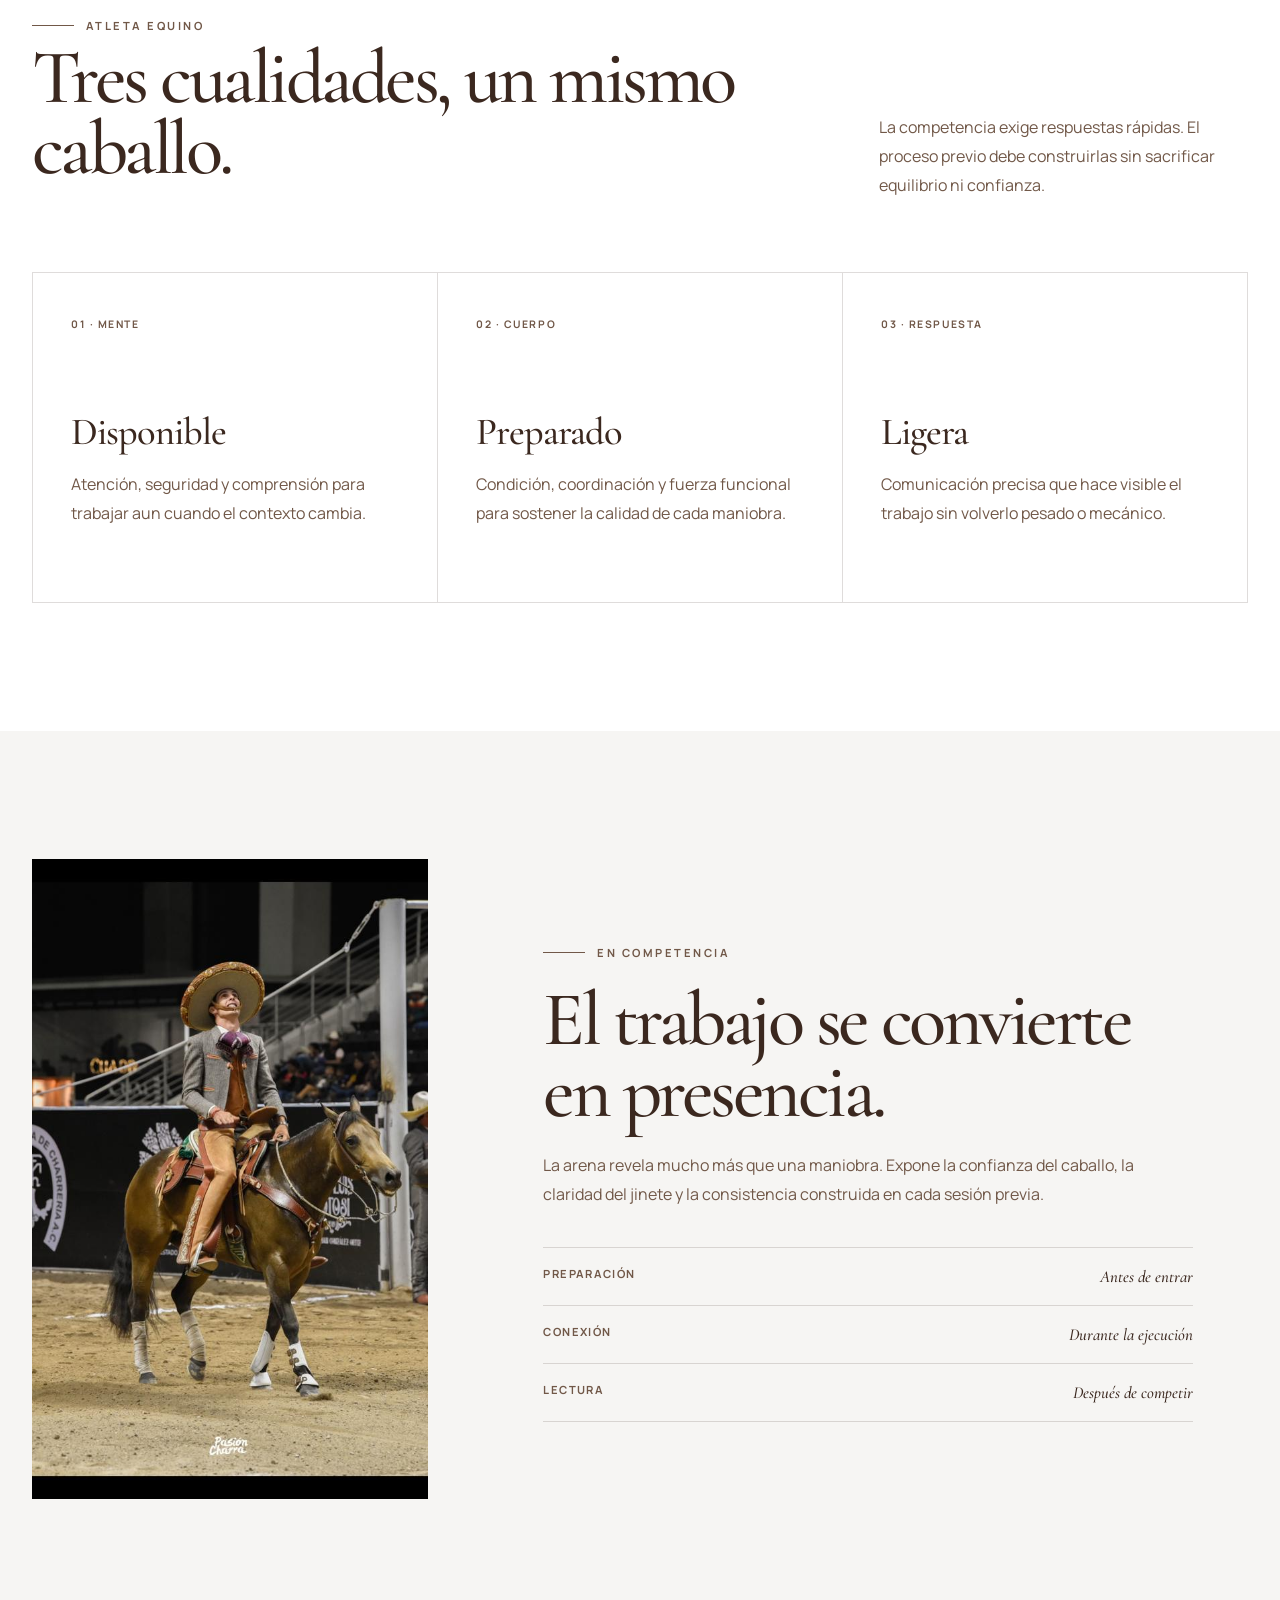
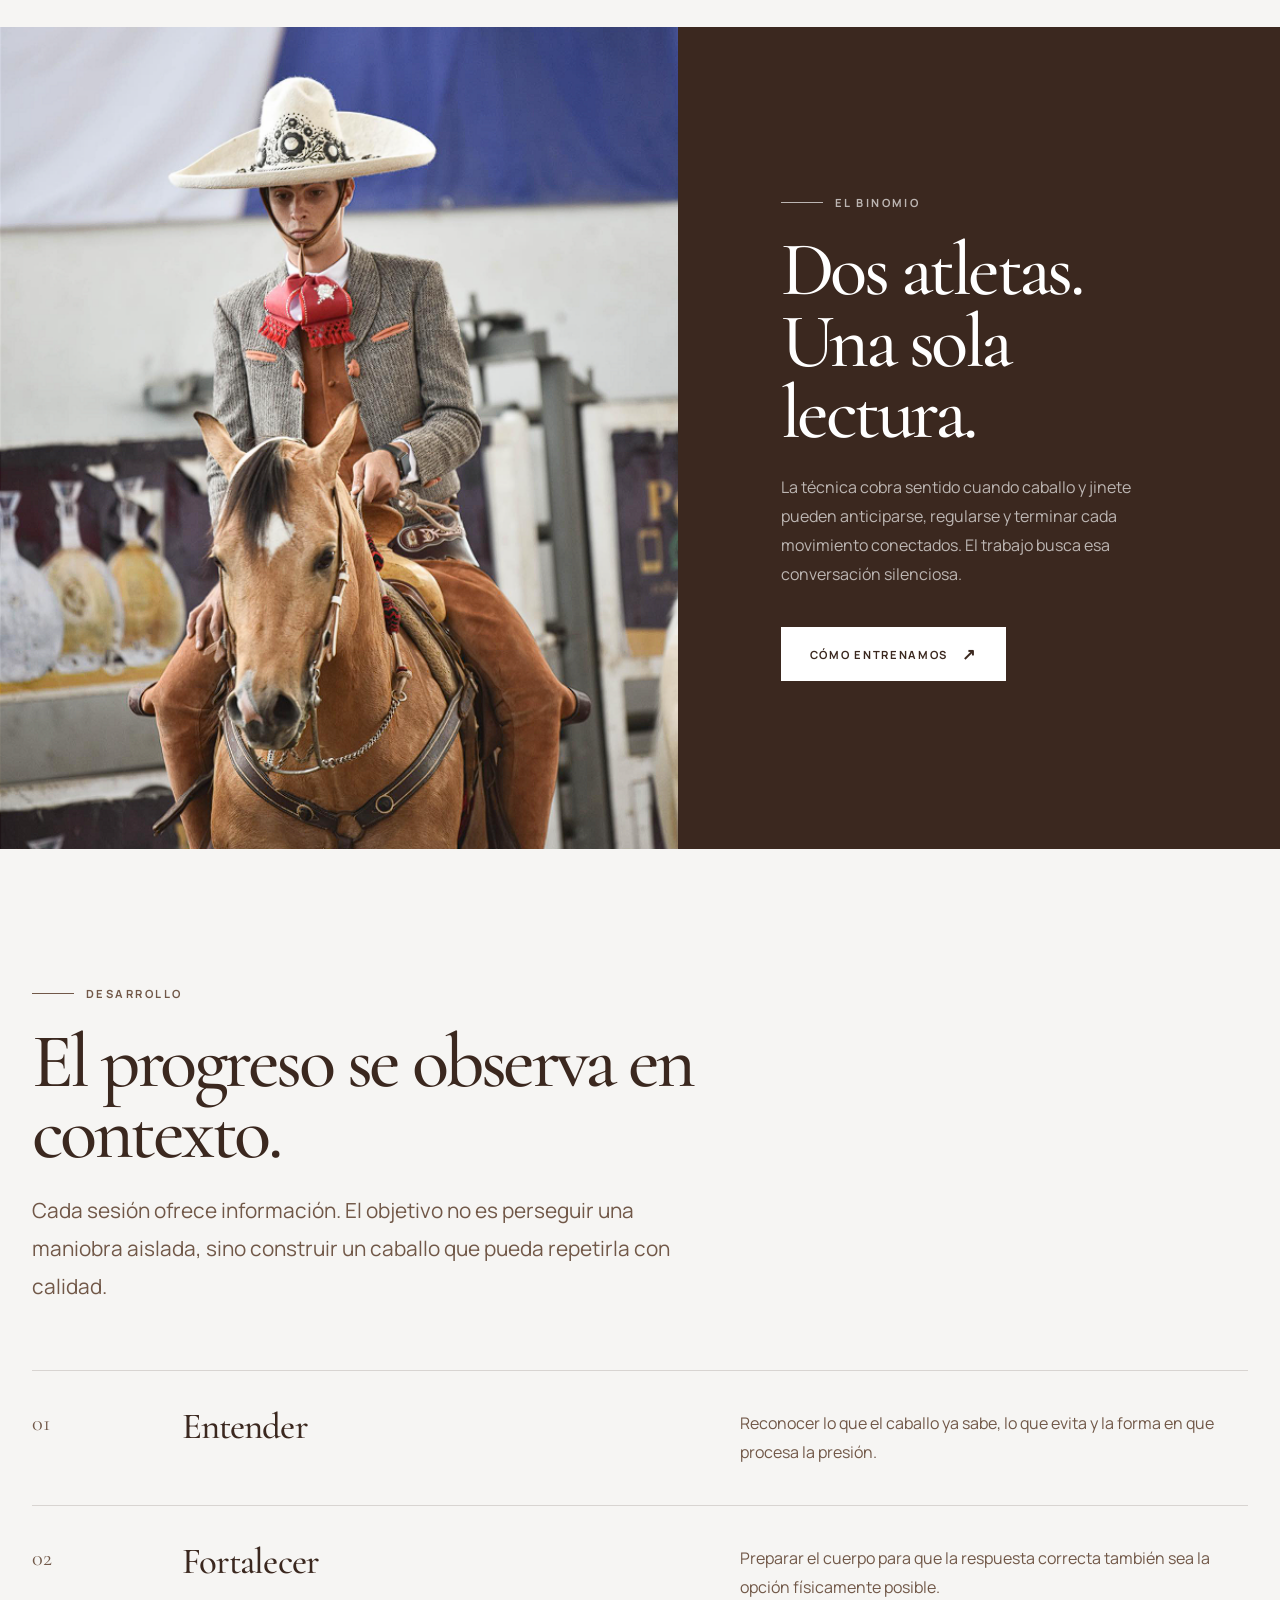
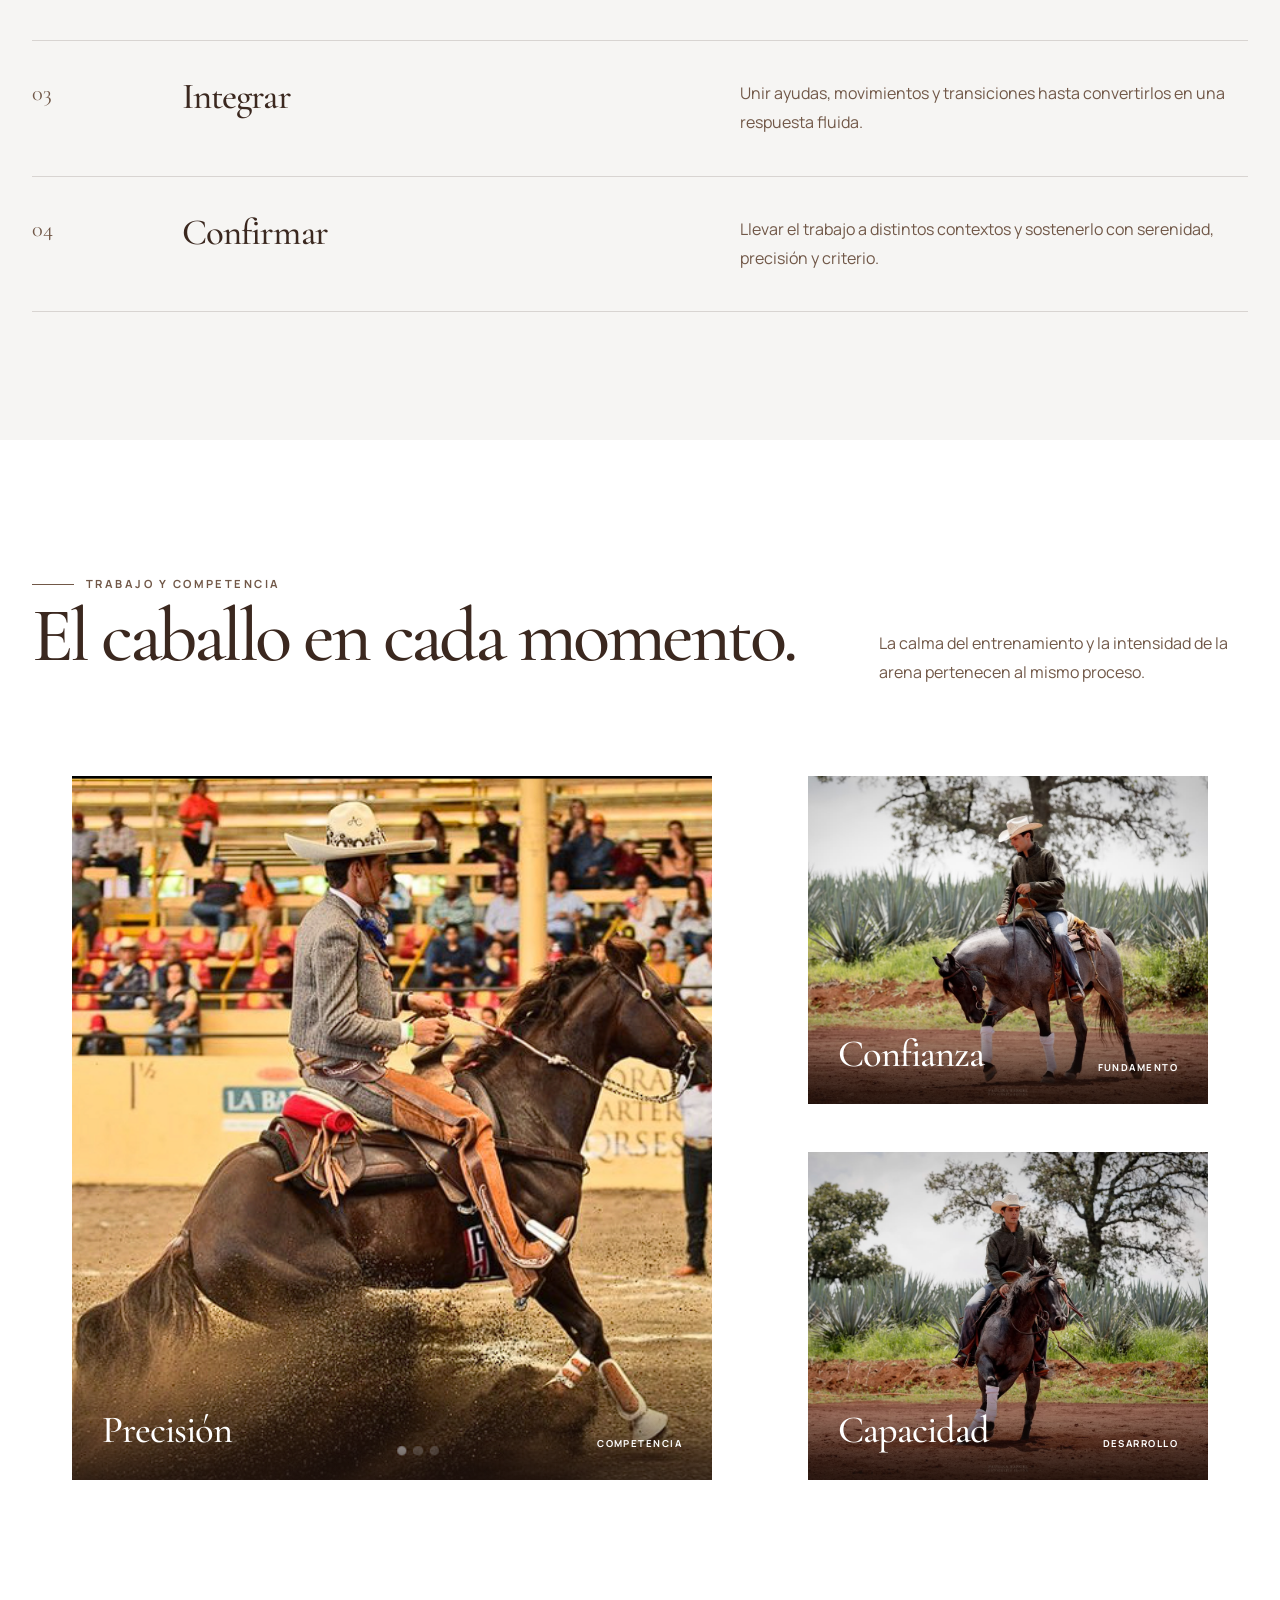
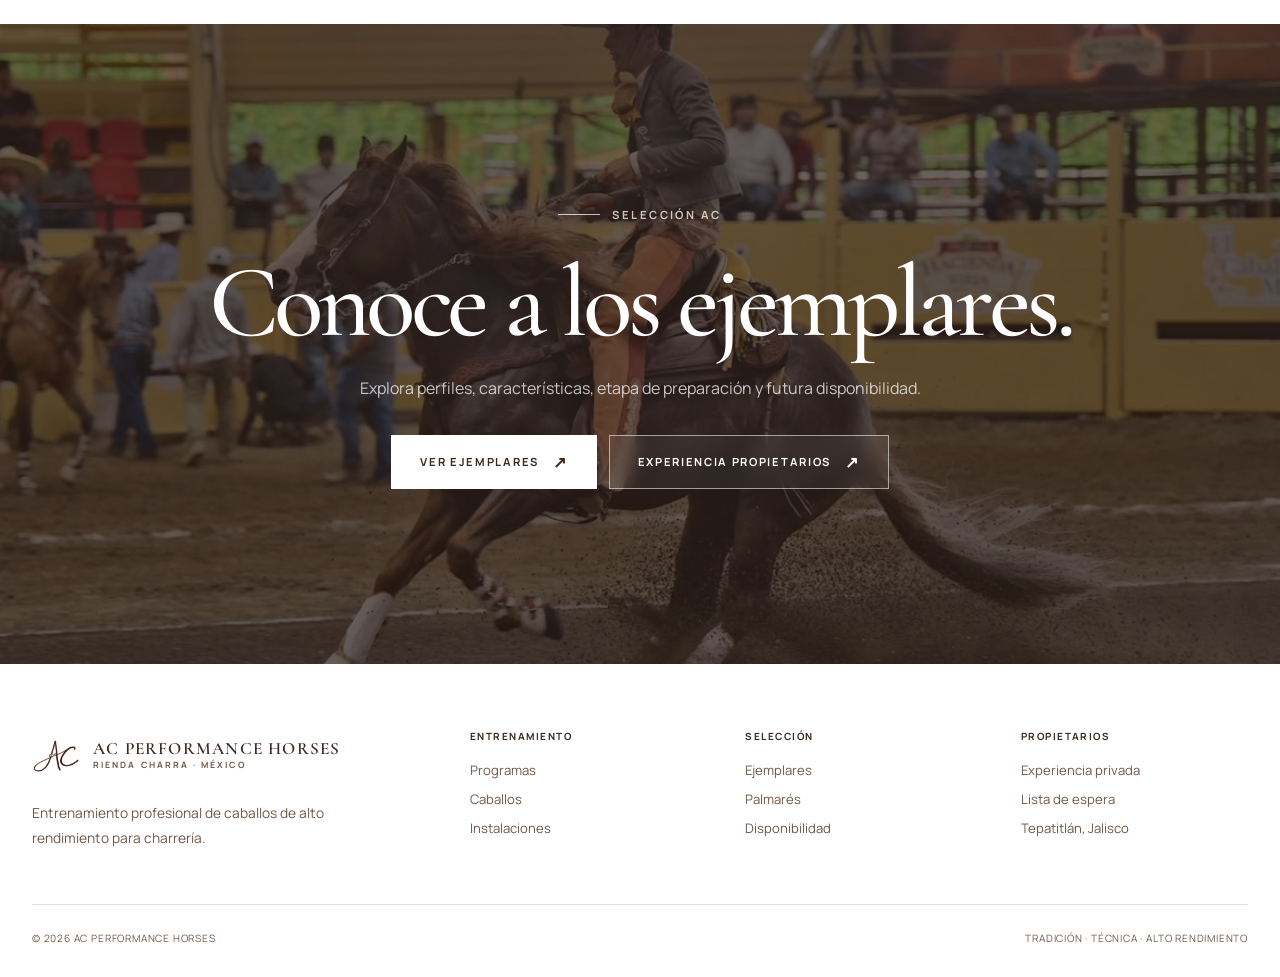
==== commit c3cd0214: "Refina el hero e integra fotografias reales" ====
--- a/caballos.html
+++ b/caballos.html
@@ -15,7 +15,7 @@
     <link rel="preconnect" href="https://fonts.googleapis.com">
     <link rel="preconnect" href="https://fonts.gstatic.com" crossorigin>
     <link href="https://fonts.googleapis.com/css2?family=Cormorant+Garamond:ital,wght@0,400;0,500;0,600;1,400&amp;family=Manrope:wght@400;500;600;700&amp;display=swap" rel="stylesheet">
-    <link rel="stylesheet" href="styles.css?v=4">
+    <link rel="stylesheet" href="styles.css?v=5">
     <title>Caballos | AC Performance Horses</title>
 </head>
 <body>
@@ -49,6 +49,13 @@
                     <article class="principle"><small>02 · Cuerpo</small><h3>Preparado</h3><p>Condición, coordinación y fuerza funcional para sostener la calidad de cada maniobra.</p></article>
                     <article class="principle"><small>03 · Respuesta</small><h3>Ligera</h3><p>Comunicación precisa que hace visible el trabajo sin volverlo pesado o mecánico.</p></article>
                 </div>
+            </div>
+        </section>
+
+        <section class="section section--ivory" aria-labelledby="presencia-title">
+            <div class="container editorial-feature">
+                <figure class="editorial-portrait reveal"><img src="images/competencia-charro-real.png" alt="Charro montando en una competencia de rienda charra" loading="lazy"></figure>
+                <div class="editorial-copy reveal"><p class="eyebrow">En competencia</p><h2 id="presencia-title">El trabajo se convierte en presencia.</h2><p>La arena revela mucho más que una maniobra. Expone la confianza del caballo, la claridad del jinete y la consistencia construida en cada sesión previa.</p><ul class="feature-list"><li>Preparación <span>Antes de entrar</span></li><li>Conexión <span>Durante la ejecución</span></li><li>Lectura <span>Después de competir</span></li></ul></div>
             </div>
         </section>
 
--- a/styles.css
+++ b/styles.css
@@ -167,9 +167,24 @@
 .hero-media { width: 100%; height: 100%; object-fit: cover; object-position: 53% center; z-index: -3; animation: heroIn 1.8s var(--ease) both; }
 .hero-shade { z-index: -2; background: linear-gradient(180deg, rgba(31,18,13,0.33), rgba(31,18,13,0.36) 45%, rgba(31,18,13,0.72)); }
 .home-hero::after, .page-hero::after { content: ""; position: absolute; inset: 22px; z-index: -1; border: 1px solid rgba(255,255,255,0.34); pointer-events: none; }
-.home-hero-content { width: min(1160px, calc(100% - 64px)); padding: 72px 24px 112px; color: var(--white); text-align: center; }
+.home-hero-content { width: min(1080px, calc(100% - 64px)); padding: 72px 24px 112px; color: var(--white); text-align: center; }
 .home-hero .eyebrow { justify-content: center; color: rgba(255,255,255,0.86); opacity: 0; animation: riseIn 0.9s 0.35s var(--ease) forwards; }
-.home-hero-title { max-width: 1080px; margin: 0 auto 28px; color: var(--white); text-transform: uppercase; text-wrap: balance; opacity: 0; animation: riseIn 1s 0.5s var(--ease) forwards; }
+.home-hero-title {
+    max-width: 980px;
+    margin: 0 auto 30px;
+    color: var(--white);
+    font-family: var(--sans);
+    font-size: clamp(3.6rem, 6.6vw, 6.6rem);
+    font-weight: 500;
+    letter-spacing: -0.065em;
+    line-height: 0.92;
+    text-transform: uppercase;
+    text-wrap: balance;
+    opacity: 0;
+    animation: riseIn 1s 0.5s var(--ease) forwards;
+}
+.home-hero-title span { display: block; }
+.home-hero-title span:last-child { color: rgba(255,255,255,0.96); }
 .home-hero-copy { max-width: 650px; margin: 0 auto 38px; color: rgba(255,255,255,0.84); font-size: clamp(0.96rem,1.5vw,1.15rem); text-wrap: balance; opacity: 0; animation: riseIn 1s 0.65s var(--ease) forwards; }
 .home-hero .actions { justify-content: center; opacity: 0; animation: riseIn 1s 0.8s var(--ease) forwards; }
 .hero-location { position: absolute; right: 42px; bottom: 42px; display: flex; align-items: center; gap: 12px; color: rgba(255,255,255,0.72); font-size: 0.58rem; font-weight: 700; letter-spacing: 0.2em; text-transform: uppercase; writing-mode: vertical-rl; }
@@ -187,6 +202,7 @@
     color: var(--white);
 }
 .page-hero .hero-media { object-position: center; }
+.hero-media--low { object-position: center 68% !important; }
 .page-hero .hero-shade { background: linear-gradient(180deg, rgba(31,18,13,0.12), rgba(31,18,13,0.76)); }
 .page-hero-content { width: min(1240px, calc(100% - 64px)); margin: 0 auto; padding: 120px 56px 82px; }
 .page-hero h1 { max-width: 1050px; margin: 0 0 25px; color: var(--white); font-size: clamp(4.4rem, 9vw, 8.7rem); text-transform: uppercase; }
@@ -273,6 +289,12 @@
 .principle h3 { margin: 80px 0 18px; }
 .principle p { margin: 0; }
 
+.editorial-feature { display: grid; grid-template-columns: minmax(300px,0.72fr) 1.28fr; gap: clamp(54px,9vw,130px); align-items: center; }
+.editorial-portrait { width: min(100%,460px); margin: 0; overflow: hidden; aspect-ratio: 0.62; background: var(--ink); }
+.editorial-portrait img { width: 100%; height: 100%; object-fit: cover; object-position: center; }
+.editorial-copy { max-width: 650px; }
+.editorial-copy .feature-list { margin-top: 38px; }
+
 .demo-notice { display: flex; justify-content: space-between; align-items: center; gap: 30px; margin-bottom: 54px; padding: 20px 24px; border: 1px solid var(--line); background: var(--ivory); }
 .demo-notice strong { font-size: 0.7rem; letter-spacing: 0.14em; text-transform: uppercase; }
 .demo-notice span { color: var(--brown); font-size: 0.82rem; }
@@ -296,6 +318,7 @@
 .exemplar-meta { display: flex; flex-wrap: wrap; gap: 8px; margin-bottom: 24px; }
 .tag { padding: 8px 11px; border: 1px solid var(--line); color: var(--brown); font-size: 0.58rem; font-weight: 700; letter-spacing: 0.12em; text-transform: uppercase; }
 .tag--available { background: var(--ink); border-color: var(--ink); color: var(--white); }
+.tag--real { background: var(--brown); border-color: var(--brown); color: var(--white); }
 .exemplar-body h2 { font-size: clamp(3.4rem,5vw,5.2rem); }
 .horse-facts { display: grid; grid-template-columns: repeat(2,1fr); margin: 28px 0 34px; border-top: 1px solid var(--line); border-left: 1px solid var(--line); }
 .horse-fact { padding: 16px; border-right: 1px solid var(--line); border-bottom: 1px solid var(--line); }
@@ -457,6 +480,8 @@
     .method-grid, .principles-grid { grid-template-columns: 1fr; }
     .method-card { border-right: 0; border-bottom: 1px solid var(--line-light); }
     .principle { min-height: 270px; }
+    .editorial-feature { grid-template-columns: 1fr; }
+    .editorial-portrait { width: min(100%,520px); justify-self: center; }
     .exemplar-card { grid-template-columns: 1fr; }
     .exemplar-card:nth-child(even) .exemplar-image { order: 0; }
     .waitlist-layout { grid-template-columns: 1fr; }
@@ -481,7 +506,7 @@
     .home-hero::after, .page-hero::after { inset: 10px; }
     .hero-media { object-position: 58% center; }
     .home-hero-content { width: calc(100% - 28px); min-width: 0; padding: 54px 8px 88px; }
-    .home-hero-title { font-size: clamp(2.6rem,13.2vw,5.4rem); }
+    .home-hero-title { max-width: 340px; font-size: clamp(2.45rem,11.7vw,3.5rem); line-height: 0.96; letter-spacing: -0.055em; }
     .home-hero-copy { max-width: 94%; }
     .home-hero .actions { width: min(330px,100%); margin-inline: auto; flex-direction: column; }
     .hero-location { display: none; }
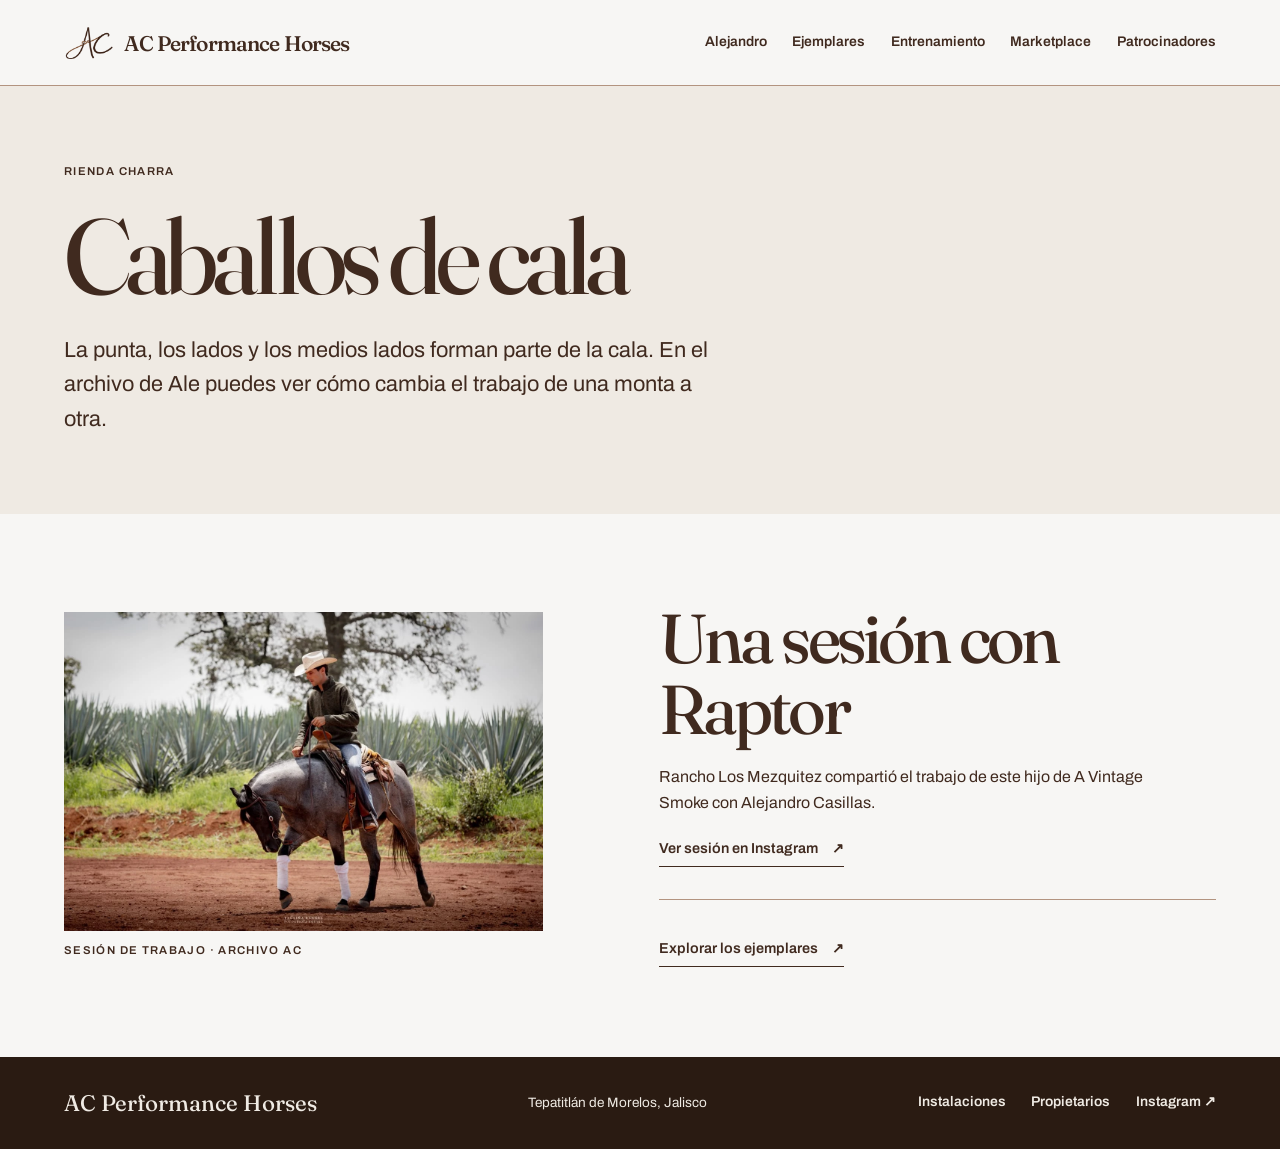
==== commit 7032744f: "Rediseñar AC alrededor del archivo deportivo de Alejandro Casillas" ====
--- a/caballos.html
+++ b/caballos.html
@@ -1,99 +1,98 @@
-<!DOCTYPE html>
+<!doctype html>
 <html lang="es-MX">
-<head>
-    <meta charset="UTF-8">
-    <meta name="viewport" content="width=device-width, initial-scale=1.0">
-    <meta name="description" content="La visión de AC Performance Horses sobre el desarrollo físico, mental y técnico del caballo de rienda charra.">
-    <meta name="theme-color" content="#F6F5F3">
-    <meta property="og:title" content="Caballos | AC Performance Horses">
-    <meta property="og:description" content="Atletas equinos preparados con sensibilidad, condición y precisión para la charrería.">
-    <meta property="og:image" content="https://acperformancehorses.com.mx/images/competition-portrait.png">
-    <meta property="og:type" content="website">
-    <meta property="og:locale" content="es_MX">
-    <link rel="canonical" href="https://acperformancehorses.com.mx/caballos.html">
-    <link rel="icon" type="image/png" href="images/favicon.png">
-    <link rel="preconnect" href="https://fonts.googleapis.com">
-    <link rel="preconnect" href="https://fonts.gstatic.com" crossorigin>
-    <link href="https://fonts.googleapis.com/css2?family=Cormorant+Garamond:ital,wght@0,400;0,500;0,600;1,400&amp;family=Manrope:wght@400;500;600;700&amp;display=swap" rel="stylesheet">
-    <link rel="stylesheet" href="styles.css?v=5">
-    <title>Caballos | AC Performance Horses</title>
-</head>
-<body>
-    <a class="skip-link" href="#contenido">Saltar al contenido</a>
-    <header class="site-header" data-header><div class="container nav-shell">
-        <a class="brand" href="index.html" aria-label="AC Performance Horses, inicio"><img class="brand-mark" src="images/ac-monogram.png" alt="" width="48" height="48"><span class="brand-copy"><span class="brand-name">AC PERFORMANCE HORSES</span><span class="brand-discipline">Rienda charra · México</span></span></a>
-        <button class="menu-toggle" type="button" aria-label="Abrir menú" aria-controls="main-navigation" aria-expanded="false"><span></span><span></span></button>
-        <nav class="desktop-nav" id="main-navigation" aria-label="Navegación principal"><a href="programas.html">Programas</a><a href="instalaciones.html">Instalaciones</a><a href="caballos.html" aria-current="page">Caballos</a><a href="ejemplares.html">Ejemplares</a><a class="owner-link" href="propietarios.html">Propietarios</a></nav>
-    </div></header>
-
+  <head>
+    <meta charset="utf-8" />
+    <meta name="viewport" content="width=device-width, initial-scale=1" />
+    <title>Caballos de rienda charra | AC Performance Horses</title>
+    <meta
+      name="description"
+      content="Videos de trabajo y caballos presentados por Alejandro Casillas."
+    />
+    <meta
+      property="og:title"
+      content="Caballos de rienda charra | AC Performance Horses"
+    />
+    <meta
+      property="og:description"
+      content="Videos de trabajo y caballos presentados por Alejandro Casillas."
+    />
+    <meta
+      property="og:image"
+      content="https://acperformancehorses.com.mx/images/hero-since-2017.webp"
+    />
+    <link
+      rel="canonical"
+      href="https://acperformancehorses.com.mx/caballos.html"
+    />
+    <link rel="icon" href="images/favicon.png" />
+    <link rel="stylesheet" href="archivo.css?v=1" />
+  </head>
+  <body>
+    <a class="skip" href="#contenido">Ir al contenido</a>
+    <header class="mast">
+      <a class="wordmark" href="index.html"
+        ><img src="images/ac-monogram.png" alt="" width="50" height="50" /><span
+          >AC Performance Horses</span
+        ></a
+      >
+      <nav aria-label="Principal">
+        <a href="index.html">Alejandro</a
+        ><a href="ejemplares.html">Ejemplares</a
+        ><a href="programas.html">Entrenamiento</a
+        ><a href="marketplace.html">Marketplace</a
+        ><a href="index.html#patrocinadores">Patrocinadores</a>
+      </nav>
+    </header>
     <main id="contenido">
-        <section class="page-hero" aria-labelledby="hero-title">
-            <img class="hero-media" src="images/competition-portrait.png" alt="Charro montando un caballo preparado para competencia" fetchpriority="high">
-            <div class="hero-shade"></div>
-            <div class="page-hero-content"><p class="eyebrow">El atleta primero</p><h1 id="hero-title">Caballos</h1><p>Potencia, disposición y sensibilidad no se imponen: se desarrollan con una preparación que entiende al caballo completo.</p></div>
-        </section>
-
-        <section class="section section--ivory" aria-labelledby="filosofia-title">
-            <div class="container manifesto-grid">
-                <div class="manifesto-copy reveal"><p class="eyebrow">Visión AC</p><p>El rendimiento auténtico conserva la voluntad del caballo.</p></div>
-                <blockquote class="display-quote reveal" id="filosofia-title">Un gran caballo no sólo ejecuta. <em>Comprende, confía y responde.</em></blockquote>
-                <div class="manifesto-notes reveal"><p>Trabajamos para que fuerza y ligereza convivan. La precisión llega cuando el cuerpo puede y la mente permanece disponible.</p><p>El entrenamiento se adapta a la etapa del ejemplar, sin perder de vista su longevidad, su condición y el vínculo con quien lo monta.</p></div>
-            </div>
-        </section>
-
-        <section class="section" aria-labelledby="pilares-title">
-            <div class="container">
-                <div class="section-heading section-heading--split reveal"><div><p class="eyebrow">Atleta equino</p><h2 id="pilares-title">Tres cualidades, un mismo caballo.</h2></div><p>La competencia exige respuestas rápidas. El proceso previo debe construirlas sin sacrificar equilibrio ni confianza.</p></div>
-                <div class="principles-grid reveal">
-                    <article class="principle"><small>01 · Mente</small><h3>Disponible</h3><p>Atención, seguridad y comprensión para trabajar aun cuando el contexto cambia.</p></article>
-                    <article class="principle"><small>02 · Cuerpo</small><h3>Preparado</h3><p>Condición, coordinación y fuerza funcional para sostener la calidad de cada maniobra.</p></article>
-                    <article class="principle"><small>03 · Respuesta</small><h3>Ligera</h3><p>Comunicación precisa que hace visible el trabajo sin volverlo pesado o mecánico.</p></article>
-                </div>
-            </div>
-        </section>
-
-        <section class="section section--ivory" aria-labelledby="presencia-title">
-            <div class="container editorial-feature">
-                <figure class="editorial-portrait reveal"><img src="images/competencia-charro-real.png" alt="Charro montando en una competencia de rienda charra" loading="lazy"></figure>
-                <div class="editorial-copy reveal"><p class="eyebrow">En competencia</p><h2 id="presencia-title">El trabajo se convierte en presencia.</h2><p>La arena revela mucho más que una maniobra. Expone la confianza del caballo, la claridad del jinete y la consistencia construida en cada sesión previa.</p><ul class="feature-list"><li>Preparación <span>Antes de entrar</span></li><li>Conexión <span>Durante la ejecución</span></li><li>Lectura <span>Después de competir</span></li></ul></div>
-            </div>
-        </section>
-
-        <section class="split-feature section--flush" aria-labelledby="binomio-title">
-            <div class="split-visual reveal"><img src="images/acph_charro.png" alt="Charro trabajando en comunicación con su caballo" loading="lazy"></div>
-            <div class="split-content split-content--ink reveal"><p class="eyebrow eyebrow--light">El binomio</p><h2 id="binomio-title">Dos atletas. Una sola lectura.</h2><p>La técnica cobra sentido cuando caballo y jinete pueden anticiparse, regularse y terminar cada movimiento conectados. El trabajo busca esa conversación silenciosa.</p><div class="actions"><a class="button button--light" href="programas.html">Cómo entrenamos</a></div></div>
-        </section>
-
-        <section class="section section--ivory" aria-labelledby="desarrollo-title">
-            <div class="container">
-                <div class="section-heading reveal"><p class="eyebrow">Desarrollo</p><h2 id="desarrollo-title">El progreso se observa en contexto.</h2><p class="lead">Cada sesión ofrece información. El objetivo no es perseguir una maniobra aislada, sino construir un caballo que pueda repetirla con calidad.</p></div>
-                <div class="process-list reveal">
-                    <article class="process-row"><h3>Entender</h3><p>Reconocer lo que el caballo ya sabe, lo que evita y la forma en que procesa la presión.</p></article>
-                    <article class="process-row"><h3>Fortalecer</h3><p>Preparar el cuerpo para que la respuesta correcta también sea la opción físicamente posible.</p></article>
-                    <article class="process-row"><h3>Integrar</h3><p>Unir ayudas, movimientos y transiciones hasta convertirlos en una respuesta fluida.</p></article>
-                    <article class="process-row"><h3>Confirmar</h3><p>Llevar el trabajo a distintos contextos y sostenerlo con serenidad, precisión y criterio.</p></article>
-                </div>
-            </div>
-        </section>
-
-        <section class="section" aria-labelledby="momentos-title"><div class="container">
-            <div class="section-heading section-heading--split reveal"><div><p class="eyebrow">Trabajo y competencia</p><h2 id="momentos-title">El caballo en cada momento.</h2></div><p>La calma del entrenamiento y la intensidad de la arena pertenecen al mismo proceso.</p></div>
-            <div class="gallery-grid reveal">
-                <figure class="gallery-item"><img src="images/acph_calando.png" alt="Caballo ejecutando una maniobra de cala" loading="lazy"><figcaption class="gallery-caption"><h3>Precisión</h3><span>Competencia</span></figcaption></figure>
-                <figure class="gallery-item"><img src="images/training-field-calm.png" alt="Caballo en una sesión tranquila de entrenamiento" loading="lazy"><figcaption class="gallery-caption"><h3>Confianza</h3><span>Fundamento</span></figcaption></figure>
-                <figure class="gallery-item"><img src="images/training-field-action.png" alt="Caballo trabajando una transición dinámica" loading="lazy"><figcaption class="gallery-caption"><h3>Capacidad</h3><span>Desarrollo</span></figcaption></figure>
-            </div>
-        </div></section>
-
-        <section class="closing" aria-labelledby="cierre-title"><img class="closing-media" src="images/competition-cala.png" alt="Caballo palomino en una cala de competencia" loading="lazy"><div class="closing-content reveal"><p class="eyebrow eyebrow--light eyebrow--center">Selección AC</p><h2 id="cierre-title">Conoce a los ejemplares.</h2><p>Explora perfiles, características, etapa de preparación y futura disponibilidad.</p><div class="actions"><a class="button button--light" href="ejemplares.html">Ver ejemplares</a><a class="button button--ghost" href="propietarios.html">Experiencia propietarios</a></div></div></section>
+      <section class="intro wrap">
+        <p class="kicker">Rienda charra</p>
+        <h1>Caballos de cala</h1>
+        <p class="lead">
+          La punta, los lados y los medios lados forman parte de la cala. En el
+          archivo de Ale puedes ver cómo cambia el trabajo de una monta a otra.
+        </p>
+      </section>
+      <section class="portrait wrap">
+        <figure>
+          <img
+            src="images/training-field-calm.webp"
+            srcset="
+              images/training-field-calm-sm.webp  600w,
+              images/training-field-calm.webp    1280w
+            "
+            sizes="(max-width: 720px) 100vw, 55vw"
+            width="1280"
+            height="854"
+            alt="Caballo bajo la silla en una sesión de trabajo"
+            loading="lazy"
+          />
+          <figcaption>Sesión de trabajo · Archivo AC</figcaption>
+        </figure>
+        <div>
+          <h2>Una sesión con Raptor</h2>
+          <p>
+            Rancho Los Mezquitez compartió el trabajo de este hijo de A Vintage
+            Smoke con Alejandro Casillas.
+          </p>
+          <a
+            class="line"
+            href="https://www.instagram.com/rancho_los_mezquitez/reel/Db8q1SnRC4a/"
+            >Ver sesión en Instagram <span aria-hidden="true">↗</span></a
+          >
+          <hr />
+          <a class="line" href="ejemplares.html"
+            >Explorar los ejemplares <span aria-hidden="true">↗</span></a
+          >
+        </div>
+      </section>
     </main>
-
-    <footer class="site-footer"><div class="container"><div class="footer-top">
-        <div class="footer-brand"><a class="brand" href="index.html"><img class="brand-mark" src="images/ac-monogram.png" alt="" width="48" height="48"><span class="brand-copy"><span class="brand-name">AC PERFORMANCE HORSES</span><span class="brand-discipline">Rienda charra · México</span></span></a><p>Entrenamiento profesional de caballos de alto rendimiento para charrería.</p></div>
-        <div class="footer-column"><h3>Entrenamiento</h3><a href="programas.html">Programas</a><a href="caballos.html">Caballos</a><a href="instalaciones.html">Instalaciones</a></div>
-        <div class="footer-column"><h3>Selección</h3><a href="ejemplares.html">Ejemplares</a><a href="ejemplares.html#palmares">Palmarés</a><a href="ejemplares.html#disponibilidad">Disponibilidad</a></div>
-        <div class="footer-column"><h3>Propietarios</h3><a href="propietarios.html">Experiencia privada</a><a href="propietarios.html#lista-espera">Lista de espera</a><span>Tepatitlán, Jalisco</span></div>
-    </div><div class="footer-bottom"><span>© <span data-year></span> AC Performance Horses</span><span>Tradición · Técnica · Alto rendimiento</span></div></div></footer>
-    <script src="site.js?v=3"></script>
-</body>
+    <footer class="foot">
+      <b>AC Performance Horses</b><span>Tepatitlán de Morelos, Jalisco</span>
+      <nav aria-label="Más información">
+        <a href="instalaciones.html">Instalaciones</a
+        ><a href="propietarios.html">Propietarios</a
+        ><a href="https://www.instagram.com/ale_casillass/">Instagram ↗</a>
+      </nav>
+    </footer>
+  </body>
 </html>
--- a/archivo.css
+++ b/archivo.css
@@ -0,0 +1,410 @@
+@import url("https://fonts.googleapis.com/css2?family=Archivo:wght@400;500;600;700&family=Fraunces:ital,opsz,wght@0,9..144,450;0,9..144,550;1,9..144,450&display=swap");
+
+:root {
+  --paper: #f7f6f4;
+  --warm: #efeae3;
+  --ink: #2a1b12;
+  --text: #402a1f;
+  --leather: #7a5133;
+  --rule: #b39480;
+  --serif: Fraunces, Georgia, serif;
+}
+* {
+  box-sizing: border-box;
+}
+html {
+  scroll-padding-top: 1rem;
+}
+body {
+  margin: 0;
+  color: var(--text);
+  background: var(--paper);
+  font:
+    1rem/1.6 Archivo,
+    Arial,
+    sans-serif;
+}
+figure,
+h1,
+h2,
+h3 {
+  margin: 0;
+}
+img {
+  max-width: 100%;
+  display: block;
+}
+a {
+  color: inherit;
+  text-underline-offset: 0.27em;
+}
+a:hover {
+  text-decoration: underline;
+}
+a:focus-visible {
+  outline: 3px solid currentColor;
+  outline-offset: 4px;
+}
+.skip {
+  position: absolute;
+  left: 1rem;
+  top: -8rem;
+  z-index: 99;
+  background: var(--paper);
+  padding: 1rem;
+}
+.skip:focus {
+  top: 1rem;
+}
+.mast,
+.foot {
+  display: flex;
+  align-items: center;
+  justify-content: space-between;
+  gap: 2rem;
+  padding: 1.1rem max(5vw, 1rem);
+}
+.mast {
+  border-bottom: 1px solid var(--rule);
+}
+.wordmark {
+  display: inline-flex;
+  align-items: center;
+  gap: 0.65rem;
+  text-decoration: none;
+  font: 550 1.32rem var(--serif);
+  letter-spacing: -0.04em;
+}
+.wordmark img {
+  object-fit: contain;
+  mix-blend-mode: multiply;
+}
+.mast nav,
+.foot nav {
+  display: flex;
+  flex-wrap: wrap;
+  gap: 0.5rem clamp(0.8rem, 2vw, 2rem);
+}
+.mast nav a,
+.foot nav a {
+  font-size: 0.87rem;
+  font-weight: 600;
+  text-decoration: none;
+}
+.mast nav a:hover,
+.mast nav a[aria-current],
+.foot nav a:hover {
+  text-decoration: underline;
+}
+.wrap {
+  width: min(90%, 1260px);
+  margin-inline: auto;
+}
+h1,
+h2,
+h3 {
+  font-family: var(--serif);
+  font-weight: 450;
+  line-height: 1.02;
+  letter-spacing: -0.055em;
+}
+h1 {
+  font-size: clamp(3.4rem, 8.3vw, 9rem);
+}
+h2 {
+  font-size: clamp(2.6rem, 5.4vw, 5.5rem);
+}
+h3 {
+  font-size: clamp(1.7rem, 2.8vw, 3.1rem);
+}
+.kicker,
+figcaption,
+time {
+  font:
+    600 0.71rem/1.5 Archivo,
+    Arial,
+    sans-serif;
+  letter-spacing: 0.12em;
+  text-transform: uppercase;
+}
+.kicker {
+  margin: 0 0 1.4rem;
+}
+p {
+  max-width: 55ch;
+}
+.lead {
+  font-size: clamp(1.12rem, 1.7vw, 1.5rem);
+}
+.spread {
+  display: grid;
+  grid-template-columns: 0.92fr 1.08fr;
+  background: var(--ink);
+  color: var(--warm);
+}
+.covercopy {
+  padding: clamp(3rem, 7vw, 8rem) 5vw;
+  align-self: center;
+}
+.covercopy h1 {
+  margin: 0.36em 0 0.3em;
+  font-size: clamp(4rem, 8.4vw, 10rem);
+  line-height: 0.94;
+}
+.covercopy h1 i {
+  font-weight: 450;
+  color: #d9bea8;
+}
+.covercopy > p:not(.kicker) {
+  max-width: 29ch;
+  font-size: 1.12rem;
+}
+.coverlink,
+.line {
+  display: inline-flex;
+  align-items: center;
+  gap: 1em;
+  text-decoration: none;
+  width: fit-content;
+  border-bottom: 1px solid currentColor;
+  padding: 0.35rem 0;
+  font-weight: 600;
+  font-size: 0.9rem;
+}
+.coverlink {
+  margin-top: 1.2rem;
+}
+.coverphoto {
+  position: relative;
+  min-height: 450px;
+}
+.coverphoto img {
+  width: 100%;
+  height: 100%;
+  position: absolute;
+  object-fit: cover;
+  object-position: 52% 52%;
+}
+.coverphoto figcaption {
+  position: absolute;
+  bottom: 0;
+  width: 100%;
+  display: flex;
+  justify-content: space-between;
+  padding: 2.8rem 1.5rem 1rem;
+  color: white;
+  background: linear-gradient(transparent, rgba(32, 20, 13, 0.82));
+}
+.portrait,
+.paper,
+.ink,
+.band,
+.sponsors,
+.catalog {
+  padding-block: clamp(3rem, 7vw, 7rem);
+}
+.portrait {
+  display: grid;
+  grid-template-columns: 0.86fr 1fr;
+  align-items: center;
+  gap: clamp(2rem, 9vw, 9rem);
+}
+.portrait figure {
+  max-width: 510px;
+}
+.portrait img {
+  width: 100%;
+  height: auto;
+}
+figcaption {
+  margin-top: 0.65rem;
+}
+.portrait h2 {
+  margin-bottom: 1.25rem;
+}
+.ink,
+.foot {
+  background: var(--ink);
+  color: var(--warm);
+}
+.sectionhead,
+.bandin {
+  display: flex;
+  align-items: end;
+  justify-content: space-between;
+  gap: 2rem;
+}
+.sectionhead {
+  margin-bottom: 2.5rem;
+}
+.stud,
+.row {
+  border-top: 1px solid var(--rule);
+  display: grid;
+  align-items: center;
+  grid-template-columns: 1fr 1fr auto;
+  gap: 2rem;
+  padding: 1.5rem 0;
+}
+.stud h2 {
+  font-size: clamp(2rem, 3.7vw, 3.75rem);
+}
+.stud p,
+.row p {
+  margin: 0.5rem 0;
+}
+.row {
+  grid-template-columns: 0.3fr 1fr auto;
+}
+.paper h2 {
+  margin-bottom: 2rem;
+}
+.band,
+.intro {
+  background: var(--warm);
+}
+.bandin > div {
+  flex: 1;
+}
+.sponsors {
+  display: grid;
+  grid-template-columns: 2fr 1fr;
+  gap: 1rem 6vw;
+}
+.sponsors .kicker {
+  grid-column: 1/-1;
+}
+.sponsors aside {
+  border-left: 1px solid var(--rule);
+  padding-left: 2rem;
+  align-self: center;
+}
+.foot {
+  flex-wrap: wrap;
+  font-size: 0.85rem;
+  padding-block: 2rem;
+}
+.foot b {
+  font: 450 1.4rem var(--serif);
+}
+.intro {
+  width: 100%;
+  padding: clamp(3rem, 6vw, 7rem) max(5%, calc((100vw - 1260px) / 2));
+}
+.intro p:last-child {
+  margin-bottom: 0;
+}
+.catalog {
+  padding-bottom: 0;
+}
+hr {
+  margin: 2rem 0;
+  border: 0;
+  border-top: 1px solid var(--rule);
+}
+.gallery {
+  display: grid;
+  grid-template-columns: 1.35fr 1fr;
+  gap: 2rem;
+  padding-block: 3rem;
+}
+.gallery figure:first-child {
+  grid-row: span 2;
+}
+.gallery img {
+  width: 100%;
+  height: auto;
+}
+.end {
+  padding-bottom: 3rem;
+}
+.market label {
+  display: block;
+  margin: 0.9rem 0 0.3rem;
+  font-weight: 600;
+}
+.market :is(select, textarea, button) {
+  font: inherit;
+  padding: 0.65rem 0.8rem;
+  border: 1px solid var(--rule);
+  color: var(--text);
+}
+.market select,
+.market textarea {
+  width: 100%;
+  background: white;
+}
+.market textarea {
+  resize: vertical;
+}
+.market button {
+  background: var(--leather);
+  color: white;
+  cursor: pointer;
+  margin: 0.7rem 0;
+}
+@media (max-width: 900px) {
+  .mast {
+    flex-wrap: wrap;
+    gap: 0.5rem;
+  }
+  .coverphoto {
+    min-height: 390px;
+  }
+}
+@media (max-width: 720px) {
+  .mast {
+    padding: 0.7rem 5%;
+  }
+  .wordmark img {
+    width: 36px;
+    height: 36px;
+  }
+  .mast nav {
+    gap: 0.2rem 0.9rem;
+  }
+  .mast nav a {
+    padding: 0.25rem 0;
+    font-size: 0.8rem;
+  }
+  .spread,
+  .portrait,
+  .sponsors,
+  .gallery {
+    grid-template-columns: 1fr;
+  }
+  .covercopy {
+    padding: 2.5rem 5% 2rem;
+  }
+  .covercopy h1 {
+    font-size: clamp(4rem, 15vw, 6.5rem);
+  }
+  .coverphoto {
+    min-height: 0;
+    aspect-ratio: 1.5;
+  }
+  .portrait figure {
+    max-width: 100%;
+  }
+  .sectionhead,
+  .bandin,
+  .foot {
+    align-items: start;
+    flex-direction: column;
+    gap: 1rem;
+  }
+  .stud,
+  .row {
+    grid-template-columns: 1fr;
+    gap: 0.25rem;
+  }
+  .sponsors aside {
+    border: 0;
+    border-top: 1px solid var(--rule);
+    margin-top: 1rem;
+    padding: 1.5rem 0 0;
+  }
+  .gallery figure:first-child {
+    grid-row: auto;
+  }
+}
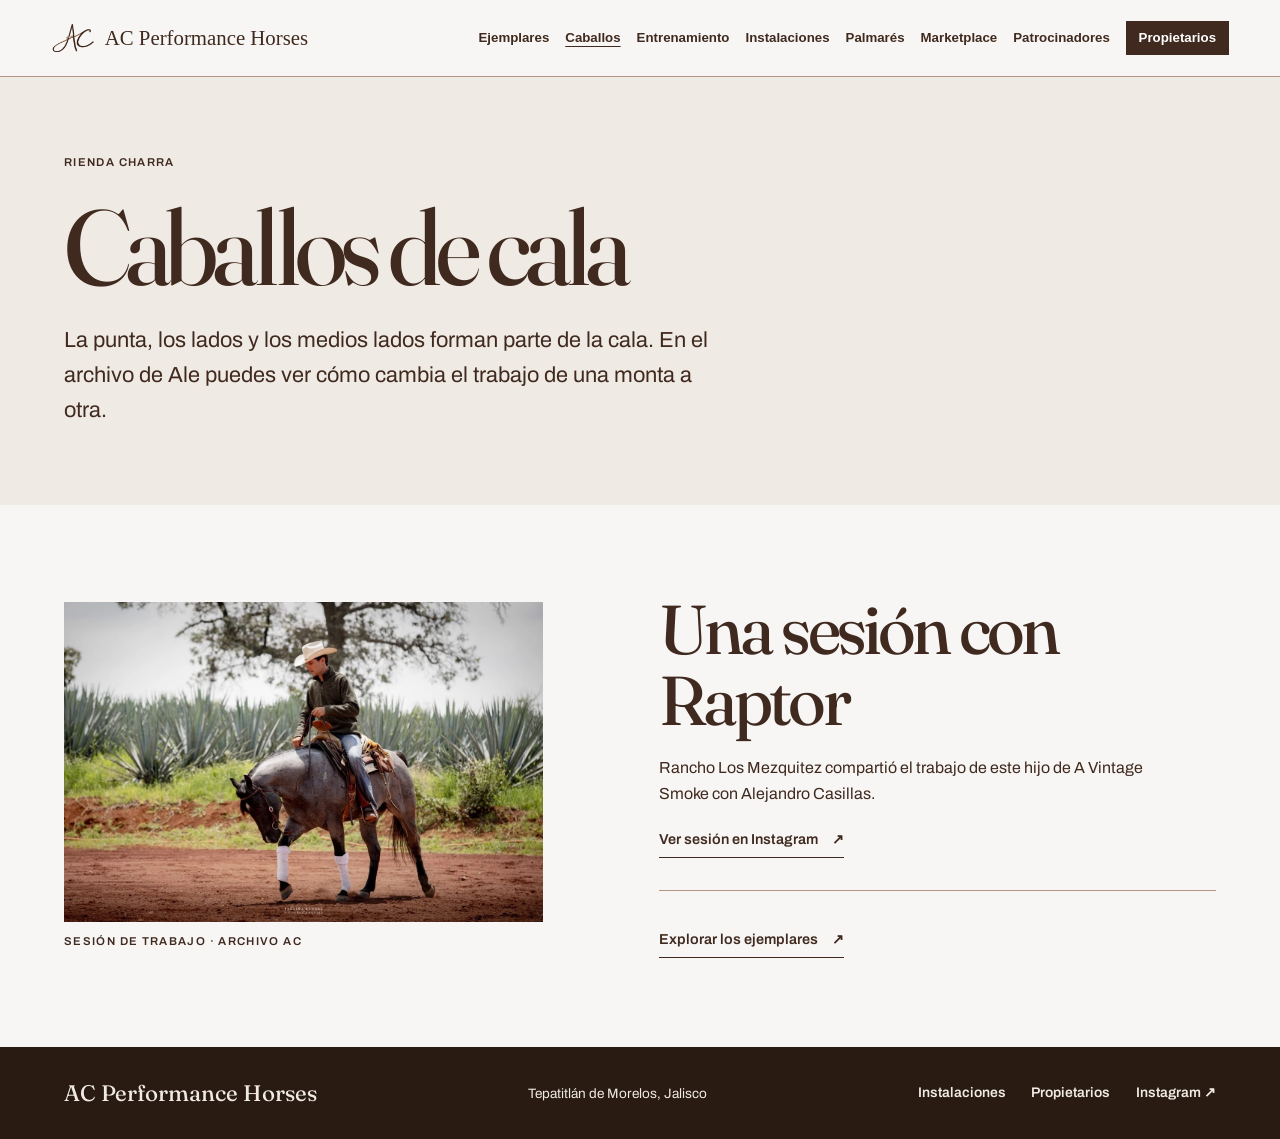
==== commit ff58cc9e: "Recuperar módulos de propietarios, instalaciones, ejemplares y palmarés" ====
--- a/caballos.html
+++ b/caballos.html
@@ -26,21 +26,21 @@
     />
     <link rel="icon" href="images/favicon.png" />
     <link rel="stylesheet" href="archivo.css?v=1" />
+  <link rel="stylesheet" href="modulos.css?v=1">
   </head>
   <body>
     <a class="skip" href="#contenido">Ir al contenido</a>
-    <header class="mast">
-      <a class="wordmark" href="index.html"
-        ><img src="images/ac-monogram.png" alt="" width="50" height="50" /><span
-          >AC Performance Horses</span
-        ></a
-      >
+    <header class="ac-header">
+      <a class="ac-brand" href="index.html"><img src="images/ac-monogram.png" width="44" height="44" alt="">AC Performance Horses</a>
       <nav aria-label="Principal">
-        <a href="index.html">Alejandro</a
-        ><a href="ejemplares.html">Ejemplares</a
-        ><a href="programas.html">Entrenamiento</a
-        ><a href="marketplace.html">Marketplace</a
-        ><a href="index.html#patrocinadores">Patrocinadores</a>
+        <a href="ejemplares.html">Ejemplares</a>
+        <a href="caballos.html" aria-current="page">Caballos</a>
+        <a href="programas.html">Entrenamiento</a>
+        <a href="instalaciones.html">Instalaciones</a>
+        <a href="palmares.html">Palmarés</a>
+        <a href="marketplace.html">Marketplace</a>
+        <a href="patrocinadores.html">Patrocinadores</a>
+        <a href="propietarios.html" class="ac-owners">Propietarios</a>
       </nav>
     </header>
     <main id="contenido">
--- a/modulos.css
+++ b/modulos.css
@@ -0,0 +1,38 @@
+.ac-header {
+  display:flex; flex-wrap:wrap; align-items:center; justify-content:space-between;
+  gap:.6rem 1.5rem; padding:1rem max(4%, calc((100vw - 1480px)/2));
+  background:#f7f6f4; color:#402a1f; border-bottom:1px solid #b39480;
+}
+.ac-header a { color:inherit; text-decoration:none; }
+.ac-brand { display:flex; align-items:center; gap:.6rem; font:500 1.3rem/1.2 Georgia,serif; }
+.ac-brand img { width:44px; height:44px; object-fit:contain; mix-blend-mode:multiply; }
+.ac-header nav { display:flex; flex-wrap:wrap; align-items:center; gap:.35rem clamp(.65rem,1.25vw,1.2rem); }
+.ac-header nav a { font:600 .83rem/1.5 Arial,sans-serif; padding:.35rem 0; }
+.ac-header nav a:is(:hover,[aria-current]) { text-decoration:underline; text-underline-offset:.25rem; }
+.ac-header nav .ac-owners { padding:.42rem .8rem; background:#402a1f; color:#fff; }
+.ac-header + main > .page-hero { margin-top:0; }
+.module-index { display:grid; grid-template-columns:repeat(3,minmax(0,1fr)); gap:clamp(.8rem,2.2vw,2rem); padding-block:clamp(2.5rem,5vw,5rem); }
+.module-tile { display:block; color:inherit; text-decoration:none; border-bottom:1px solid #b39480; }
+.module-tile img { width:100%; aspect-ratio:4/3; object-fit:cover; }
+.module-tile span { display:block; padding:1rem 0; }
+.module-tile small,.module-tile strong { display:block; }
+.module-tile small { font-size:.82rem; margin-bottom:.4rem; }
+.module-tile strong { font:450 clamp(1.65rem,3.3vw,3.5rem)/1.12 var(--serif); }
+.horse-detail { padding-block:clamp(2.5rem,6vw,6rem); display:grid; grid-template-columns:1.2fr 1fr; gap:5vw; align-items:center; }
+.horse-detail img { width:100%; }
+.horse-detail h1 { font-size:clamp(3rem,6vw,6rem); }
+.horse-detail .kicker { margin-top:2rem; }
+.horse-detail dl { display:grid; grid-template-columns:1fr 1fr; gap:.8rem; }
+.horse-detail dl div { padding-top:.5rem; border-top:1px solid #b39480; }
+.horse-detail dt { font-size:.8rem; }
+.horse-detail dd { margin:0; }
+#solicitud-lista[hidden] { display:none; }
+#solicitud-texto { min-height:12rem; }
+@media(max-width:720px) {
+  .ac-header { padding:.7rem 5%; }
+  .ac-brand img { width:34px; height:34px; }
+  .ac-header nav { gap:.12rem .85rem; }
+  .ac-header nav a { font-size:.8rem; }
+  .module-index,.horse-detail { grid-template-columns:1fr; }
+  .module-tile img { aspect-ratio:16/9; }
+}
